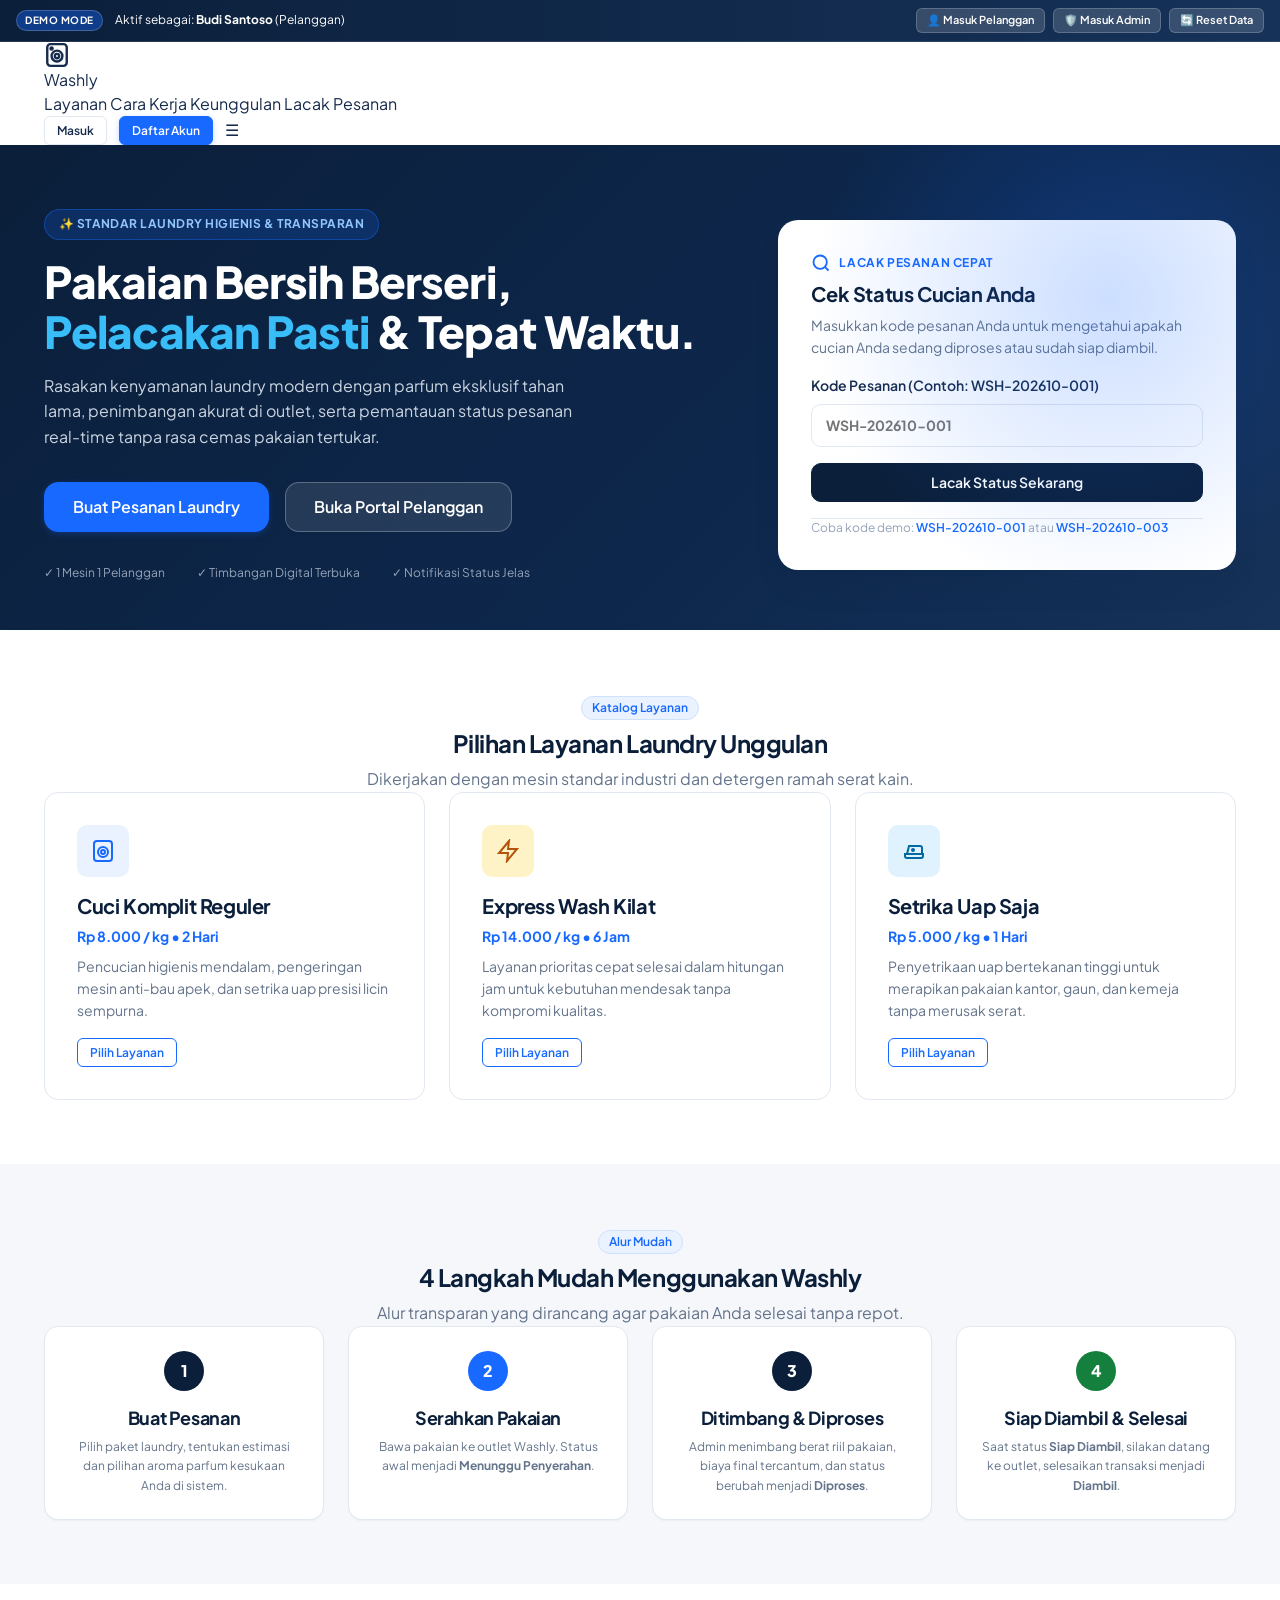
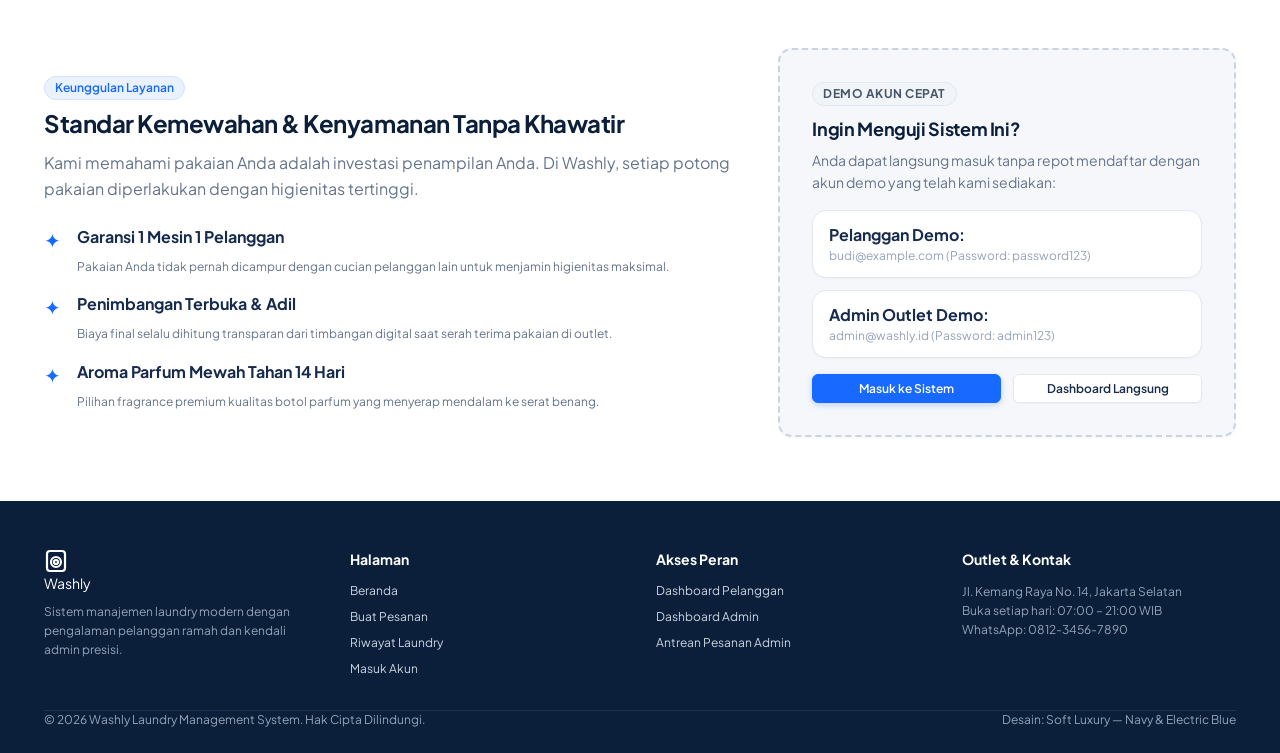
==== index.html @ fc2fd1ee "feat(auth): add landing page, registration, and role-based login with demo switcher" ====
<!DOCTYPE html>
<html lang="id">
<head>
  <meta charset="UTF-8">
  <meta name="viewport" content="width=device-width, initial-scale=1.0">
  <title>Washly — Layanan Laundry Modern, Cepat & Terpercaya</title>
  <meta name="description" content="Sistem manajemen dan layanan laundry modern dengan pelacakan status pesanan real-time, penimbangan presisi, dan parfum mewah tahan lama.">
  
  <link rel="stylesheet" href="css/reset.css">
  <link rel="stylesheet" href="css/global.css">
  <link rel="stylesheet" href="css/components.css">
  <link rel="stylesheet" href="css/responsive.css">
  <style>
    /* Hero section styles */
    .landing-hero {
      background: linear-gradient(135deg, var(--color-primary-navy) 0%, #0d274c 60%, #163259 100%);
      color: #FFFFFF;
      padding: var(--space-3xl) 0 var(--space-2xl);
      position: relative;
      overflow: hidden;
    }

    .landing-hero::before {
      content: '';
      position: absolute;
      top: -30%;
      right: -10%;
      width: 600px;
      height: 600px;
      background: radial-gradient(circle, rgba(23, 105, 255, 0.22) 0%, rgba(23, 105, 255, 0) 70%);
      border-radius: 50%;
      pointer-events: none;
    }

    .hero-grid {
      display: grid;
      grid-template-columns: 1.2fr 0.8fr;
      gap: var(--space-2xl);
      align-items: center;
    }

    .hero-badge {
      display: inline-flex;
      align-items: center;
      gap: var(--space-xs);
      background: rgba(23, 105, 255, 0.2);
      border: 1px solid rgba(23, 105, 255, 0.4);
      color: #93C5FD;
      padding: 0.35rem 0.85rem;
      border-radius: var(--radius-full);
      font-size: var(--font-size-xs);
      font-weight: 700;
      letter-spacing: 0.04em;
      margin-bottom: var(--space-md);
    }

    .hero-title {
      font-size: 2.75rem;
      color: #FFFFFF;
      line-height: 1.15;
      margin-bottom: var(--space-md);
      font-weight: 800;
    }

    .hero-title span {
      color: #38BDF8;
    }

    .hero-desc {
      color: #CBD5E1;
      font-size: var(--font-size-base);
      line-height: 1.6;
      margin-bottom: var(--space-xl);
      max-width: 540px;
    }

    .hero-tracking-card {
      background: #FFFFFF;
      color: var(--color-text-primary);
      border-radius: var(--radius-xl);
      padding: var(--space-xl);
      box-shadow: var(--shadow-xl);
      border: 1px solid rgba(255, 255, 255, 0.1);
    }

    .feature-card {
      background: #FFFFFF;
      border: 1px solid var(--color-border);
      border-radius: var(--radius-lg);
      padding: var(--space-xl);
      transition: all var(--transition-fast);
    }

    .feature-card:hover {
      border-color: var(--color-electric-blue);
      transform: translateY(-4px);
      box-shadow: var(--shadow-md);
    }

    .feature-icon-wrapper {
      width: 52px;
      height: 52px;
      border-radius: var(--radius-md);
      background-color: var(--color-electric-blue-light);
      color: var(--color-electric-blue);
      display: flex;
      align-items: center;
      justify-content: center;
      margin-bottom: var(--space-md);
    }

    .step-circle-number {
      width: 40px;
      height: 40px;
      border-radius: 50%;
      background: var(--color-primary-navy);
      color: #FFFFFF;
      font-weight: 800;
      display: flex;
      align-items: center;
      justify-content: center;
      margin-bottom: var(--space-sm);
    }

    @media (max-width: 900px) {
      .hero-grid {
        grid-template-columns: 1fr;
      }
    }
  </style>
</head>
<body>

  <!-- Navigation Bar -->
  <header class="app-header" style="position: sticky; top: 0; background: #FFFFFF; box-shadow: var(--shadow-xs);">
    <div class="container header-container">
      <a href="index.html" class="brand-logo" id="header-brand-logo">
        <svg width="26" height="26" viewBox="0 0 24 24" fill="none" stroke="currentColor" stroke-width="2.2" stroke-linecap="round" stroke-linejoin="round">
          <rect x="3" y="2" width="18" height="20" rx="3"/><circle cx="12" cy="13" r="5"/><circle cx="12" cy="13" r="2"/><circle cx="7" cy="6" r="1"/>
        </svg>
        <span>Washly</span>
      </a>

      <nav class="nav-menu" id="landing-nav-menu">
        <a href="#layanan" class="nav-link">Layanan</a>
        <a href="#cara-kerja" class="nav-link">Cara Kerja</a>
        <a href="#keunggulan" class="nav-link">Keunggulan</a>
        <a href="#lacak" class="nav-link">Lacak Pesanan</a>
      </nav>

      <div class="flex items-center gap-sm">
        <a href="login.html" class="btn btn-secondary btn-sm" id="btn-nav-login">Masuk</a>
        <a href="register.html" class="btn btn-primary btn-sm" id="btn-nav-register">Daftar Akun</a>
        <button type="button" class="mobile-nav-toggle" aria-label="Toggle navigasi">☰</button>
      </div>
    </div>
  </header>

  <!-- Hero Section -->
  <section class="landing-hero">
    <div class="container">
      <div class="hero-grid">
        <div>
          <div class="hero-badge">
            <span>✨ STANDAR LAUNDRY HIGIENIS & TRANSPARAN</span>
          </div>
          <h1 class="hero-title">
            Pakaian Bersih Berseri, <br>
            <span>Pelacakan Pasti</span> & Tepat Waktu.
          </h1>
          <p class="hero-desc">
            Rasakan kenyamanan laundry modern dengan parfum eksklusif tahan lama, penimbangan akurat di outlet, serta pemantauan status pesanan real-time tanpa rasa cemas pakaian tertukar.
          </p>
          <div class="flex items-center gap-md flex-wrap">
            <a href="customer/order.html" class="btn btn-primary btn-lg" id="btn-hero-order">
              Buat Pesanan Laundry
            </a>
            <a href="login.html" class="btn btn-secondary btn-lg" style="background: rgba(255,255,255,0.1); color:#FFFFFF; border-color: rgba(255,255,255,0.25);">
              Buka Portal Pelanggan
            </a>
          </div>

          <div class="flex items-center gap-xl mt-xl flex-wrap" style="color: #94A3B8; font-size: var(--font-size-xs);">
            <div>✓ 1 Mesin 1 Pelanggan</div>
            <div>✓ Timbangan Digital Terbuka</div>
            <div>✓ Notifikasi Status Jelas</div>
          </div>
        </div>

        <!-- Quick Tracking Box -->
        <div>
          <div class="hero-tracking-card" id="lacak">
            <div class="flex items-center gap-xs mb-xs" style="color: var(--color-electric-blue);">
              <svg width="20" height="20" viewBox="0 0 24 24" fill="none" stroke="currentColor" stroke-width="2.2"><circle cx="11" cy="11" r="8"/><line x1="21" y1="21" x2="16.65" y2="16.65"/></svg>
              <span class="text-xs font-bold" style="letter-spacing: 0.05em; text-transform: uppercase;">Lacak Pesanan Cepat</span>
            </div>
            <h3 style="margin-bottom: var(--space-xs);">Cek Status Cucian Anda</h3>
            <p class="text-sm text-secondary mb-md">
              Masukkan kode pesanan Anda untuk mengetahui apakah cucian Anda sedang diproses atau sudah siap diambil.
            </p>

            <form id="landing-tracking-form">
              <div class="form-group mb-sm">
                <label for="tracking-code-input" class="form-label">Kode Pesanan (Contoh: WSH-202610-001)</label>
                <input type="text" id="tracking-code-input" class="form-control" placeholder="WSH-202610-001" required style="font-weight:700; text-transform:uppercase;">
              </div>
              <button type="submit" class="btn btn-navy" style="width: 100%;">
                Lacak Status Sekarang
              </button>
            </form>

            <div class="mt-md pt-sm text-xs text-muted" style="border-top: 1px solid var(--color-border);">
              Coba kode demo: <a href="customer/order-detail.html?id=WSH-202610-001" style="color:var(--color-electric-blue); font-weight:600;">WSH-202610-001</a> atau <a href="customer/order-detail.html?id=WSH-202610-003" style="color:var(--color-electric-blue); font-weight:600;">WSH-202610-003</a>
            </div>
          </div>
        </div>
      </div>
    </div>
  </section>

  <!-- Layanan Section -->
  <section class="section" id="layanan" style="padding: var(--space-3xl) 0; background: #FFFFFF;">
    <div class="container">
      <div class="text-center mb-2xl">
        <span class="badge badge-service mb-xs">Katalog Layanan</span>
        <h2>Pilihan Layanan Laundry Unggulan</h2>
        <p style="max-width: 600px; margin: var(--space-xs) auto 0;">
          Dikerjakan dengan mesin standar industri dan detergen ramah serat kain.
        </p>
      </div>

      <div class="grid grid-cols-3 gap-lg" id="landing-services-grid">
        <!-- Rendered via config -->
        <div class="feature-card">
          <div class="feature-icon-wrapper">
            <svg width="24" height="24" viewBox="0 0 24 24" fill="none" stroke="currentColor" stroke-width="2"><rect x="3" y="2" width="18" height="20" rx="3"/><circle cx="12" cy="13" r="5"/><circle cx="12" cy="13" r="2"/></svg>
          </div>
          <h3>Cuci Komplit Reguler</h3>
          <div class="text-sm font-bold mt-xs mb-xs" style="color:var(--color-electric-blue);">Rp 8.000 / kg • 2 Hari</div>
          <p class="text-sm text-secondary mb-md">Pencucian higienis mendalam, pengeringan mesin anti-bau apek, dan setrika uap presisi licin sempurna.</p>
          <a href="customer/order.html" class="btn btn-outline-primary btn-sm">Pilih Layanan</a>
        </div>

        <div class="feature-card">
          <div class="feature-icon-wrapper" style="background:#FEF3C7; color:#B45309;">
            <svg width="24" height="24" viewBox="0 0 24 24" fill="none" stroke="currentColor" stroke-width="2"><polygon points="13 2 3 14 12 14 11 22 21 10 12 10 13 2"/></svg>
          </div>
          <h3>Express Wash Kilat</h3>
          <div class="text-sm font-bold mt-xs mb-xs" style="color:var(--color-electric-blue);">Rp 14.000 / kg • 6 Jam</div>
          <p class="text-sm text-secondary mb-md">Layanan prioritas cepat selesai dalam hitungan jam untuk kebutuhan mendesak tanpa kompromi kualitas.</p>
          <a href="customer/order.html" class="btn btn-outline-primary btn-sm">Pilih Layanan</a>
        </div>

        <div class="feature-card">
          <div class="feature-icon-wrapper" style="background:#E0F2FE; color:#0369A1;">
            <svg width="24" height="24" viewBox="0 0 24 24" fill="none" stroke="currentColor" stroke-width="2"><path d="M3 15h18v2a2 2 0 0 1-2 2H5a2 2 0 0 1-2-2v-2z"/><path d="M5 15l2-8h11a2 2 0 0 1 2 2v6"/><circle cx="11" cy="11" r="1"/></svg>
          </div>
          <h3>Setrika Uap Saja</h3>
          <div class="text-sm font-bold mt-xs mb-xs" style="color:var(--color-electric-blue);">Rp 5.000 / kg • 1 Hari</div>
          <p class="text-sm text-secondary mb-md">Penyetrikaan uap bertekanan tinggi untuk merapikan pakaian kantor, gaun, dan kemeja tanpa merusak serat.</p>
          <a href="customer/order.html" class="btn btn-outline-primary btn-sm">Pilih Layanan</a>
        </div>
      </div>
    </div>
  </section>

  <!-- Cara Kerja Section -->
  <section class="section" id="cara-kerja" style="padding: var(--space-3xl) 0; background: var(--color-background);">
    <div class="container">
      <div class="text-center mb-2xl">
        <span class="badge badge-service mb-xs">Alur Mudah</span>
        <h2>4 Langkah Mudah Menggunakan Washly</h2>
        <p style="max-width: 600px; margin: var(--space-xs) auto 0;">
          Alur transparan yang dirancang agar pakaian Anda selesai tanpa repot.
        </p>
      </div>

      <div class="grid grid-cols-4 gap-lg">
        <div class="card" style="padding: var(--space-lg); text-align:center;">
          <div class="step-circle-number" style="margin: 0 auto var(--space-md);">1</div>
          <h4>Buat Pesanan</h4>
          <p class="text-xs text-secondary mt-xs">Pilih paket laundry, tentukan estimasi dan pilihan aroma parfum kesukaan Anda di sistem.</p>
        </div>

        <div class="card" style="padding: var(--space-lg); text-align:center;">
          <div class="step-circle-number" style="margin: 0 auto var(--space-md); background:var(--color-electric-blue);">2</div>
          <h4>Serahkan Pakaian</h4>
          <p class="text-xs text-secondary mt-xs">Bawa pakaian ke outlet Washly. Status awal menjadi <strong>Menunggu Penyerahan</strong>.</p>
        </div>

        <div class="card" style="padding: var(--space-lg); text-align:center;">
          <div class="step-circle-number" style="margin: 0 auto var(--space-md);">3</div>
          <h4>Ditimbang & Diproses</h4>
          <p class="text-xs text-secondary mt-xs">Admin menimbang berat riil pakaian, biaya final tercantum, dan status berubah menjadi <strong>Diproses</strong>.</p>
        </div>

        <div class="card" style="padding: var(--space-lg); text-align:center;">
          <div class="step-circle-number" style="margin: 0 auto var(--space-md); background:var(--color-success);">4</div>
          <h4>Siap Diambil & Selesai</h4>
          <p class="text-xs text-secondary mt-xs">Saat status <strong>Siap Diambil</strong>, silakan datang ke outlet, selesaikan transaksi menjadi <strong>Diambil</strong>.</p>
        </div>
      </div>
    </div>
  </section>

  <!-- Keunggulan Section -->
  <section class="section" id="keunggulan" style="padding: var(--space-3xl) 0; background: #FFFFFF;">
    <div class="container">
      <div class="hero-grid">
        <div>
          <span class="badge badge-service mb-xs">Keunggulan Layanan</span>
          <h2>Standar Kemewahan & Kenyamanan Tanpa Khawatir</h2>
          <p class="text-secondary mt-sm mb-lg">
            Kami memahami pakaian Anda adalah investasi penampilan Anda. Di Washly, setiap potong pakaian diperlakukan dengan higienitas tertinggi.
          </p>

          <div class="flex flex-col gap-md">
            <div class="flex gap-md items-start">
              <div style="color:var(--color-electric-blue); font-size:1.25rem;">✦</div>
              <div>
                <strong>Garansi 1 Mesin 1 Pelanggan</strong>
                <p class="text-xs text-secondary mt-xs">Pakaian Anda tidak pernah dicampur dengan cucian pelanggan lain untuk menjamin higienitas maksimal.</p>
              </div>
            </div>

            <div class="flex gap-md items-start">
              <div style="color:var(--color-electric-blue); font-size:1.25rem;">✦</div>
              <div>
                <strong>Penimbangan Terbuka & Adil</strong>
                <p class="text-xs text-secondary mt-xs">Biaya final selalu dihitung transparan dari timbangan digital saat serah terima pakaian di outlet.</p>
              </div>
            </div>

            <div class="flex gap-md items-start">
              <div style="color:var(--color-electric-blue); font-size:1.25rem;">✦</div>
              <div>
                <strong>Aroma Parfum Mewah Tahan 14 Hari</strong>
                <p class="text-xs text-secondary mt-xs">Pilihan fragrance premium kualitas botol parfum yang menyerap mendalam ke serat benang.</p>
              </div>
            </div>
          </div>
        </div>

        <div>
          <div class="card" style="padding: var(--space-xl); background: var(--color-background); border: 2px dashed #CBD5E1;">
            <div class="flex items-center gap-xs mb-sm">
              <span class="badge badge-role">Demo Akun Cepat</span>
            </div>
            <h4>Ingin Menguji Sistem Ini?</h4>
            <p class="text-sm text-secondary mt-xs mb-md">
              Anda dapat langsung masuk tanpa repot mendaftar dengan akun demo yang telah kami sediakan:
            </p>
            <div class="flex flex-col gap-sm">
              <div class="p-sm card" style="padding: var(--space-sm) var(--space-md);">
                <strong>Pelanggan Demo:</strong>
                <div class="text-xs text-muted">budi@example.com (Password: password123)</div>
              </div>
              <div class="p-sm card" style="padding: var(--space-sm) var(--space-md);">
                <strong>Admin Outlet Demo:</strong>
                <div class="text-xs text-muted">admin@washly.id (Password: admin123)</div>
              </div>
            </div>
            <div class="flex gap-sm mt-md">
              <a href="login.html" class="btn btn-primary btn-sm" style="flex:1;">Masuk ke Sistem</a>
              <a href="customer/dashboard.html" class="btn btn-secondary btn-sm" style="flex:1;">Dashboard Langsung</a>
            </div>
          </div>
        </div>
      </div>
    </div>
  </section>

  <!-- Footer -->
  <footer style="background-color: var(--color-primary-navy); color: #94A3B8; padding: var(--space-2xl) 0 var(--space-lg); font-size: var(--font-size-sm); margin-top: auto;">
    <div class="container">
      <div class="grid grid-cols-4 gap-xl mb-xl">
        <div>
          <a href="index.html" class="brand-logo" style="color:#FFFFFF; margin-bottom: var(--space-sm);">
            <svg width="24" height="24" viewBox="0 0 24 24" fill="none" stroke="currentColor" stroke-width="2.2"><rect x="3" y="2" width="18" height="20" rx="3"/><circle cx="12" cy="13" r="5"/><circle cx="12" cy="13" r="2"/></svg>
            <span>Washly</span>
          </a>
          <p class="text-xs text-muted mt-xs">
            Sistem manajemen laundry modern dengan pengalaman pelanggan ramah dan kendali admin presisi.
          </p>
        </div>

        <div>
          <strong style="color:#FFFFFF; display:block; margin-bottom:var(--space-sm);">Halaman</strong>
          <ul class="flex flex-col gap-xs text-xs">
            <li><a href="index.html" style="color:#CBD5E1;">Beranda</a></li>
            <li><a href="customer/order.html" style="color:#CBD5E1;">Buat Pesanan</a></li>
            <li><a href="customer/history.html" style="color:#CBD5E1;">Riwayat Laundry</a></li>
            <li><a href="login.html" style="color:#CBD5E1;">Masuk Akun</a></li>
          </ul>
        </div>

        <div>
          <strong style="color:#FFFFFF; display:block; margin-bottom:var(--space-sm);">Akses Peran</strong>
          <ul class="flex flex-col gap-xs text-xs">
            <li><a href="customer/dashboard.html" style="color:#CBD5E1;">Dashboard Pelanggan</a></li>
            <li><a href="admin/dashboard.html" style="color:#CBD5E1;">Dashboard Admin</a></li>
            <li><a href="admin/orders.html" style="color:#CBD5E1;">Antrean Pesanan Admin</a></li>
          </ul>
        </div>

        <div>
          <strong style="color:#FFFFFF; display:block; margin-bottom:var(--space-sm);">Outlet & Kontak</strong>
          <p class="text-xs text-muted">
            Jl. Kemang Raya No. 14, Jakarta Selatan<br>
            Buka setiap hari: 07:00 – 21:00 WIB<br>
            WhatsApp: 0812-3456-7890
          </p>
        </div>
      </div>

      <div class="pt-md flex items-center justify-between flex-wrap gap-sm text-xs" style="border-top: 1px solid rgba(255,255,255,0.08);">
        <div>&copy; 2026 Washly Laundry Management System. Hak Cipta Dilindungi.</div>
        <div>Desain: Soft Luxury — Navy & Electric Blue</div>
      </div>
    </div>
  </footer>

  <!-- Scripts -->
  <script src="js/config.js"></script>
  <script src="js/mock-data.js"></script>
  <script src="js/validators.js"></script>
  <script src="js/api.js"></script>
  <script src="js/app.js"></script>
  <script src="js/navigation.js"></script>

  <script>
    // Quick tracking form on landing page
    document.getElementById('landing-tracking-form')?.addEventListener('submit', (e) => {
      e.preventDefault();
      const code = document.getElementById('tracking-code-input').value.trim().toUpperCase();
      if (code) {
        window.location.href = `customer/order-detail.html?id=${encodeURIComponent(code)}`;
      }
    });
  </script>
</body>
</html>
---- css/global.css ----
/* ==========================================================================
   Washly - Global Tokens & Layout
   Theme: SOFT LUXURY — NAVY & ELECTRIC BLUE
   ========================================================================== */

@import url('https://fonts.googleapis.com/css2?family=Plus+Jakarta+Sans:wght@300;400;500;600;700;800&display=swap');

:root {
  /* Brand Palette */
  --color-primary-navy: #0B1F3A;
  --color-navy-dark: #071324;
  --color-navy-light: #163259;
  --color-navy-surface: #0f2544;

  --color-electric-blue: #1769FF;
  --color-electric-blue-hover: #0F58DE;
  --color-electric-blue-light: #EBF2FF;
  --color-electric-blue-subtle: #F0F5FF;

  /* Neutrals & Surfaces */
  --color-background: #F5F7FB;
  --color-surface: #FFFFFF;
  --color-surface-hover: #F8FAFC;
  --color-surface-elevated: #FFFFFF;

  /* Typography Colors */
  --color-text-primary: #172B4D;
  --color-text-secondary: #64748B;
  --color-text-muted: #94A3B8;
  --color-text-inverse: #FFFFFF;
  --color-text-link: #1769FF;

  /* Borders & Dividers */
  --color-border: #E2E8F0;
  --color-border-light: #F1F5F9;
  --color-border-focus: #1769FF;

  /* Status Colors */
  --color-success: #15803D;
  --color-success-bg: #DCFCE7;
  --color-success-border: #86EFAC;

  --color-warning: #B45309;
  --color-warning-bg: #FEF3C7;
  --color-warning-border: #FCD34D;

  --color-error: #B91C1C;
  --color-error-bg: #FEE2E2;
  --color-error-border: #FCA5A5;

  --color-info: #0284C7;
  --color-info-bg: #E0F2FE;
  --color-info-border: #7DD3FC;

  /* Spacing Scale (8pt system) */
  --space-2xs: 0.25rem;  /* 4px */
  --space-xs: 0.5rem;    /* 8px */
  --space-sm: 0.75rem;   /* 12px */
  --space-md: 1rem;      /* 16px */
  --space-lg: 1.5rem;    /* 24px */
  --space-xl: 2rem;      /* 32px */
  --space-2xl: 3rem;     /* 48px */
  --space-3xl: 4rem;     /* 64px */

  /* Typography Scale */
  --font-family-base: 'Plus Jakarta Sans', -apple-system, BlinkMacSystemFont, 'Segoe UI', Roboto, sans-serif;
  --font-size-xs: 0.75rem;    /* 12px */
  --font-size-sm: 0.875rem;   /* 14px */
  --font-size-base: 1rem;     /* 16px */
  --font-size-lg: 1.125rem;   /* 18px */
  --font-size-xl: 1.25rem;    /* 20px */
  --font-size-2xl: 1.5rem;    /* 24px */
  --font-size-3xl: 1.875rem;  /* 30px */
  --font-size-4xl: 2.25rem;   /* 36px */

  /* Border Radii */
  --radius-xs: 4px;
  --radius-sm: 6px;
  --radius-md: 10px;
  --radius-lg: 14px;
  --radius-xl: 20px;
  --radius-full: 9999px;

  /* Subtle Soft Luxury Shadows */
  --shadow-xs: 0 1px 2px rgba(11, 31, 58, 0.04);
  --shadow-sm: 0 2px 4px rgba(11, 31, 58, 0.05);
  --shadow-md: 0 4px 12px rgba(11, 31, 58, 0.06), 0 1px 3px rgba(11, 31, 58, 0.04);
  --shadow-lg: 0 10px 25px -5px rgba(11, 31, 58, 0.08), 0 8px 10px -6px rgba(11, 31, 58, 0.04);
  --shadow-xl: 0 20px 35px -10px rgba(11, 31, 58, 0.12);

  /* Transitions */
  --transition-fast: 150ms ease;
  --transition-normal: 250ms ease;
  --transition-slow: 350ms ease;
}

body {
  background-color: var(--color-background);
  color: var(--color-text-primary);
  font-family: var(--font-family-base);
  font-size: var(--font-size-base);
  min-height: 100vh;
  display: flex;
  flex-direction: column;
}

/* Base typography helpers */
h1, h2, h3, h4, h5, h6 {
  color: var(--color-primary-navy);
  font-weight: 700;
  line-height: 1.25;
  letter-spacing: -0.02em;
}

h1 { font-size: var(--font-size-3xl); }
h2 { font-size: var(--font-size-2xl); }
h3 { font-size: var(--font-size-xl); }
h4 { font-size: var(--font-size-lg); }
p { color: var(--color-text-secondary); line-height: 1.6; }

/* Layout Containers */
.container {
  width: 100%;
  max-width: 1240px;
  margin-inline: auto;
  padding-inline: var(--space-lg);
}

.container-narrow {
  width: 100%;
  max-width: 900px;
  margin-inline: auto;
  padding-inline: var(--space-lg);
}

.container-full {
  width: 100%;
  padding-inline: var(--space-lg);
}

/* Flex utilities */
.flex { display: flex; }
.flex-col { display: flex; flex-direction: column; }
.flex-wrap { flex-wrap: wrap; }
.items-center { align-items: center; }
.items-start { align-items: flex-start; }
.justify-between { justify-content: space-between; }
.justify-center { justify-content: center; }
.justify-end { justify-content: flex-end; }
.gap-xs { gap: var(--space-xs); }
.gap-sm { gap: var(--space-sm); }
.gap-md { gap: var(--space-md); }
.gap-lg { gap: var(--space-lg); }
.gap-xl { gap: var(--space-xl); }

/* Grid utilities */
.grid { display: grid; }
.grid-cols-2 { grid-template-columns: repeat(2, minmax(0, 1fr)); }
.grid-cols-3 { grid-template-columns: repeat(3, minmax(0, 1fr)); }
.grid-cols-4 { grid-template-columns: repeat(4, minmax(0, 1fr)); }

/* Spacing helpers */
.mt-xs { margin-top: var(--space-xs); }
.mt-sm { margin-top: var(--space-sm); }
.mt-md { margin-top: var(--space-md); }
.mt-lg { margin-top: var(--space-lg); }
.mt-xl { margin-top: var(--space-xl); }
.mb-xs { margin-bottom: var(--space-xs); }
.mb-sm { margin-bottom: var(--space-sm); }
.mb-md { margin-bottom: var(--space-md); }
.mb-lg { margin-bottom: var(--space-lg); }
.mb-xl { margin-bottom: var(--space-xl); }

/* Text helpers */
.text-center { text-align: center; }
.text-right { text-align: right; }
.text-sm { font-size: var(--font-size-sm); }
.text-xs { font-size: var(--font-size-xs); }
.text-muted { color: var(--color-text-muted); }
.text-secondary { color: var(--color-text-secondary); }
.font-medium { font-weight: 500; }
.font-semibold { font-weight: 600; }
.font-bold { font-weight: 700; }

/* Accessibility helper */
.sr-only {
  position: absolute;
  width: 1px;
  height: 1px;
  padding: 0;
  margin: -1px;
  overflow: hidden;
  clip: rect(0, 0, 0, 0);
  white-space: nowrap;
  border-width: 0;
}
---- css/components.css ----
/* ==========================================================================
   Washly - Reusable Components
   Buttons, Form Inputs, Cards, Tables, Badges, Steppers, Modals, Toasts
   ========================================================================== */

/* --------------------------------------------------------------------------
   Buttons
   -------------------------------------------------------------------------- */
.btn {
  display: inline-flex;
  align-items: center;
  justify-content: center;
  gap: var(--space-xs);
  padding: 0.625rem 1.25rem;
  font-size: var(--font-size-sm);
  font-weight: 600;
  border-radius: var(--radius-md);
  border: 1px solid transparent;
  transition: all var(--transition-fast);
  text-decoration: none;
  white-space: nowrap;
  line-height: 1.25;
}

.btn:disabled {
  opacity: 0.55;
  cursor: not-allowed;
  pointer-events: none;
}

.btn-primary {
  background-color: var(--color-electric-blue);
  color: #FFFFFF;
  border-color: var(--color-electric-blue);
  box-shadow: 0 2px 6px rgba(23, 105, 255, 0.25);
}

.btn-primary:hover {
  background-color: var(--color-electric-blue-hover);
  border-color: var(--color-electric-blue-hover);
  box-shadow: 0 4px 12px rgba(23, 105, 255, 0.35);
  transform: translateY(-1px);
}

.btn-navy {
  background-color: var(--color-primary-navy);
  color: #FFFFFF;
  border-color: var(--color-primary-navy);
}

.btn-navy:hover {
  background-color: var(--color-navy-light);
  border-color: var(--color-navy-light);
  transform: translateY(-1px);
}

.btn-secondary {
  background-color: #FFFFFF;
  color: var(--color-text-primary);
  border-color: var(--color-border);
  box-shadow: var(--shadow-xs);
}

.btn-secondary:hover {
  background-color: var(--color-surface-hover);
  border-color: #CBD5E1;
}

.btn-outline-primary {
  background-color: transparent;
  color: var(--color-electric-blue);
  border-color: var(--color-electric-blue);
}

.btn-outline-primary:hover {
  background-color: var(--color-electric-blue-light);
}

.btn-danger {
  background-color: var(--color-error);
  color: #FFFFFF;
  border-color: var(--color-error);
}

.btn-danger:hover {
  background-color: #991B1B;
}

.btn-sm {
  padding: 0.375rem 0.75rem;
  font-size: var(--font-size-xs);
  border-radius: var(--radius-sm);
}

.btn-lg {
  padding: 0.875rem 1.75rem;
  font-size: var(--font-size-base);
  border-radius: var(--radius-lg);
}

.btn-icon {
  padding: 0.5rem;
  border-radius: var(--radius-md);
}

/* --------------------------------------------------------------------------
   Cards
   -------------------------------------------------------------------------- */
.card {
  background-color: var(--color-surface);
  border: 1px solid var(--color-border);
  border-radius: var(--radius-lg);
  box-shadow: var(--shadow-xs);
  overflow: hidden;
  transition: box-shadow var(--transition-fast), border-color var(--transition-fast);
}

.card-hover:hover {
  border-color: #CBD5E1;
  box-shadow: var(--shadow-md);
  transform: translateY(-2px);
}

.card-header {
  padding: var(--space-lg);
  border-bottom: 1px solid var(--color-border);
  display: flex;
  align-items: center;
  justify-content: space-between;
}

.card-title {
  font-size: var(--font-size-lg);
  font-weight: 700;
  color: var(--color-primary-navy);
  margin: 0;
}

.card-subtitle {
  font-size: var(--font-size-sm);
  color: var(--color-text-secondary);
  margin-top: var(--space-2xs);
}

.card-body {
  padding: var(--space-lg);
}

.card-footer {
  padding: var(--space-md) var(--space-lg);
  background-color: var(--color-surface-hover);
  border-top: 1px solid var(--color-border);
}

/* --------------------------------------------------------------------------
   Form Controls
   -------------------------------------------------------------------------- */
.form-group {
  margin-bottom: var(--space-md);
  display: flex;
  flex-direction: column;
}

.form-label {
  display: block;
  font-size: var(--font-size-sm);
  font-weight: 600;
  color: var(--color-text-primary);
  margin-bottom: var(--space-xs);
}

.form-label .required {
  color: var(--color-error);
  margin-left: 2px;
}

.form-control,
.form-select,
.form-textarea {
  width: 100%;
  padding: 0.625rem 0.875rem;
  font-size: var(--font-size-sm);
  color: var(--color-text-primary);
  background-color: #FFFFFF;
  border: 1px solid var(--color-border);
  border-radius: var(--radius-md);
  transition: border-color var(--transition-fast), box-shadow var(--transition-fast);
}

.form-control:focus,
.form-select:focus,
.form-textarea:focus {
  border-color: var(--color-border-focus);
  box-shadow: 0 0 0 3px rgba(23, 105, 255, 0.15);
  outline: none;
}

.form-control.is-invalid,
.form-select.is-invalid,
.form-textarea.is-invalid {
  border-color: var(--color-error);
  background-color: #FFFDFD;
}

.form-control.is-invalid:focus {
  box-shadow: 0 0 0 3px rgba(185, 28, 28, 0.15);
}

.form-hint {
  font-size: var(--font-size-xs);
  color: var(--color-text-secondary);
  margin-top: var(--space-2xs);
}

.form-error {
  font-size: var(--font-size-xs);
  color: var(--color-error);
  margin-top: var(--space-2xs);
  display: none;
}

.form-error.visible {
  display: block;
}

.input-password-wrapper {
  position: relative;
  display: flex;
  align-items: center;
}

.input-password-wrapper .form-control {
  padding-right: 2.75rem;
}

.btn-toggle-password {
  position: absolute;
  right: 0.5rem;
  background: transparent;
  border: none;
  color: var(--color-text-secondary);
  padding: 0.375rem;
  border-radius: var(--radius-sm);
  display: flex;
  align-items: center;
  justify-content: center;
}

.btn-toggle-password:hover {
  color: var(--color-text-primary);
}

/* --------------------------------------------------------------------------
   Badges (Status & Service)
   -------------------------------------------------------------------------- */
.badge {
  display: inline-flex;
  align-items: center;
  gap: 0.375rem;
  padding: 0.25rem 0.625rem;
  font-size: var(--font-size-xs);
  font-weight: 600;
  border-radius: var(--radius-full);
  line-height: 1.2;
  white-space: nowrap;
}

.badge-dot {
  width: 6px;
  height: 6px;
  border-radius: 50%;
  background-color: currentColor;
}

/* Strict business flow status badges */
.badge-status-menunggu {
  background-color: #FEF3C7;
  color: #B45309;
  border: 1px solid #FCD34D;
}

.badge-status-diproses {
  background-color: #E0F2FE;
  color: #0369A1;
  border: 1px solid #BAE6FD;
}

.badge-status-siap {
  background-color: #EDE9FE;
  color: #6D28D9;
  border: 1px solid #DDD6FE;
}

.badge-status-diambil {
  background-color: #DCFCE7;
  color: #15803D;
  border: 1px solid #86EFAC;
}

.badge-service {
  background-color: var(--color-electric-blue-light);
  color: var(--color-electric-blue);
  border: 1px solid #D0E1FD;
}

.badge-role {
  background-color: #F1F5F9;
  color: #475569;
  border: 1px solid #E2E8F0;
  font-weight: 700;
  text-transform: uppercase;
  letter-spacing: 0.04em;
}

/* --------------------------------------------------------------------------
   Tables
   -------------------------------------------------------------------------- */
.table-container {
  width: 100%;
  overflow-x: auto;
  border: 1px solid var(--color-border);
  border-radius: var(--radius-lg);
  background-color: #FFFFFF;
}

.data-table {
  width: 100%;
  border-collapse: separate;
  border-spacing: 0;
  font-size: var(--font-size-sm);
}

.data-table th {
  background-color: #F8FAFC;
  color: var(--color-text-secondary);
  font-weight: 600;
  text-align: left;
  padding: 0.875rem 1rem;
  border-bottom: 1px solid var(--color-border);
  white-space: nowrap;
}

.data-table td {
  padding: 1rem;
  border-bottom: 1px solid var(--color-border);
  color: var(--color-text-primary);
  vertical-align: middle;
}

.data-table tbody tr:last-child td {
  border-bottom: none;
}

.data-table tbody tr:hover {
  background-color: #F9FAFB;
}

/* --------------------------------------------------------------------------
   Status Stepper / Progress Tracking
   -------------------------------------------------------------------------- */
.stepper {
  display: flex;
  align-items: flex-start;
  justify-content: space-between;
  position: relative;
  width: 100%;
  padding: var(--space-md) 0;
}

.step-item {
  flex: 1;
  display: flex;
  flex-direction: column;
  align-items: center;
  text-align: center;
  position: relative;
  z-index: 1;
}

.step-item:not(:last-child)::after {
  content: '';
  position: absolute;
  top: 18px;
  left: 50%;
  width: 100%;
  height: 3px;
  background-color: var(--color-border);
  z-index: -1;
  transition: background-color var(--transition-normal);
}

.step-item.completed:not(:last-child)::after {
  background-color: var(--color-electric-blue);
}

.step-item.active:not(:last-child)::after {
  background-color: var(--color-border);
}

.step-circle {
  width: 36px;
  height: 36px;
  border-radius: 50%;
  background-color: #FFFFFF;
  border: 2px solid var(--color-border);
  color: var(--color-text-muted);
  display: flex;
  align-items: center;
  justify-content: center;
  font-weight: 700;
  font-size: var(--font-size-xs);
  transition: all var(--transition-fast);
  margin-bottom: var(--space-xs);
}

.step-item.active .step-circle {
  background-color: var(--color-electric-blue);
  border-color: var(--color-electric-blue);
  color: #FFFFFF;
  box-shadow: 0 0 0 4px rgba(23, 105, 255, 0.2);
}

.step-item.completed .step-circle {
  background-color: var(--color-primary-navy);
  border-color: var(--color-primary-navy);
  color: #FFFFFF;
}

.step-title {
  font-size: var(--font-size-xs);
  font-weight: 600;
  color: var(--color-text-secondary);
}

.step-item.active .step-title {
  color: var(--color-electric-blue);
  font-weight: 700;
}

.step-item.completed .step-title {
  color: var(--color-primary-navy);
}

.step-time {
  font-size: 11px;
  color: var(--color-text-muted);
  margin-top: 2px;
}

/* Vertical Timeline variant */
.timeline {
  display: flex;
  flex-direction: column;
  position: relative;
  padding-left: var(--space-xl);
}

.timeline::before {
  content: '';
  position: absolute;
  top: 8px;
  bottom: 8px;
  left: 11px;
  width: 2px;
  background-color: var(--color-border);
}

.timeline-item {
  position: relative;
  padding-bottom: var(--space-lg);
}

.timeline-item:last-child {
  padding-bottom: 0;
}

.timeline-node {
  position: absolute;
  left: -24px;
  top: 4px;
  width: 14px;
  height: 14px;
  border-radius: 50%;
  background-color: #FFFFFF;
  border: 3px solid var(--color-border);
}

.timeline-item.active .timeline-node {
  border-color: var(--color-electric-blue);
  background-color: var(--color-electric-blue);
  box-shadow: 0 0 0 4px rgba(23, 105, 255, 0.2);
}

.timeline-item.completed .timeline-node {
  border-color: var(--color-primary-navy);
  background-color: var(--color-primary-navy);
}

/* --------------------------------------------------------------------------
   Demo Banner & Alert Pill
   -------------------------------------------------------------------------- */
.demo-banner {
  background: linear-gradient(90deg, #0B1F3A 0%, #163259 100%);
  color: #FFFFFF;
  padding: 0.5rem var(--space-md);
  font-size: var(--font-size-xs);
  display: flex;
  align-items: center;
  justify-content: space-between;
  border-bottom: 1px solid rgba(255, 255, 255, 0.1);
  position: sticky;
  top: 0;
  z-index: 1000;
}

.demo-banner-content {
  display: flex;
  align-items: center;
  gap: var(--space-sm);
  flex-wrap: wrap;
}

.demo-chip {
  background-color: rgba(23, 105, 255, 0.4);
  border: 1px solid rgba(255, 255, 255, 0.2);
  padding: 2px 8px;
  border-radius: var(--radius-full);
  font-weight: 700;
  letter-spacing: 0.05em;
  text-transform: uppercase;
  font-size: 10px;
}

.demo-actions {
  display: flex;
  align-items: center;
  gap: var(--space-xs);
}

.demo-btn {
  background-color: rgba(255, 255, 255, 0.15);
  color: #FFFFFF;
  border: 1px solid rgba(255, 255, 255, 0.2);
  padding: 3px 10px;
  border-radius: var(--radius-sm);
  font-size: 11px;
  font-weight: 600;
  transition: all var(--transition-fast);
}

.demo-btn:hover {
  background-color: rgba(255, 255, 255, 0.25);
}

/* --------------------------------------------------------------------------
   Modals
   -------------------------------------------------------------------------- */
.modal-backdrop {
  position: fixed;
  inset: 0;
  background-color: rgba(7, 19, 36, 0.6);
  backdrop-filter: blur(2px);
  display: flex;
  align-items: center;
  justify-content: center;
  z-index: 1050;
  opacity: 0;
  visibility: hidden;
  transition: opacity var(--transition-normal), visibility var(--transition-normal);
  padding: var(--space-md);
}

.modal-backdrop.is-open {
  opacity: 1;
  visibility: visible;
}

.modal-dialog {
  background-color: #FFFFFF;
  border-radius: var(--radius-lg);
  box-shadow: var(--shadow-xl);
  width: 100%;
  max-width: 520px;
  overflow: hidden;
  transform: translateY(16px);
  transition: transform var(--transition-normal);
}

.modal-backdrop.is-open .modal-dialog {
  transform: translateY(0);
}

.modal-header {
  padding: var(--space-lg);
  border-bottom: 1px solid var(--color-border);
  display: flex;
  align-items: center;
  justify-content: space-between;
}

.modal-title {
  font-size: var(--font-size-lg);
  font-weight: 700;
  color: var(--color-primary-navy);
}

.modal-close {
  background: transparent;
  border: none;
  color: var(--color-text-secondary);
  padding: 4px;
  border-radius: var(--radius-sm);
  display: flex;
}

.modal-close:hover {
  color: var(--color-text-primary);
  background-color: var(--color-surface-hover);
}

.modal-body {
  padding: var(--space-lg);
  max-height: calc(85vh - 130px);
  overflow-y: auto;
}

.modal-footer {
  padding: var(--space-md) var(--space-lg);
  background-color: var(--color-surface-hover);
  border-top: 1px solid var(--color-border);
  display: flex;
  align-items: center;
  justify-content: flex-end;
  gap: var(--space-sm);
}

/* --------------------------------------------------------------------------
   Toasts (Inline feedback notification)
   -------------------------------------------------------------------------- */
.toast-container {
  position: fixed;
  bottom: var(--space-xl);
  right: var(--space-xl);
  z-index: 1100;
  display: flex;
  flex-direction: column;
  gap: var(--space-xs);
  pointer-events: none;
}

.toast {
  pointer-events: auto;
  min-width: 300px;
  max-width: 440px;
  background-color: #FFFFFF;
  color: var(--color-text-primary);
  border-radius: var(--radius-md);
  padding: var(--space-sm) var(--space-md);
  box-shadow: var(--shadow-lg);
  border-left: 4px solid var(--color-electric-blue);
  display: flex;
  align-items: center;
  justify-content: space-between;
  gap: var(--space-sm);
  font-size: var(--font-size-sm);
  animation: slideInToast 250ms ease forwards;
}

.toast-success {
  border-left-color: var(--color-success);
}

.toast-error {
  border-left-color: var(--color-error);
}

.toast-warning {
  border-left-color: var(--color-warning);
}

@keyframes slideInToast {
  from {
    transform: translateX(100%);
    opacity: 0;
  }
  to {
    transform: translateX(0);
    opacity: 1;
  }
}

/* --------------------------------------------------------------------------
   Empty State
   -------------------------------------------------------------------------- */
.empty-state {
  padding: var(--space-2xl) var(--space-lg);
  text-align: center;
  display: flex;
  flex-direction: column;
  align-items: center;
  justify-content: center;
}

.empty-state-icon {
  width: 64px;
  height: 64px;
  border-radius: 50%;
  background-color: var(--color-electric-blue-light);
  color: var(--color-electric-blue);
  display: flex;
  align-items: center;
  justify-content: center;
  margin-bottom: var(--space-md);
}

.empty-state-title {
  font-size: var(--font-size-lg);
  font-weight: 700;
  color: var(--color-primary-navy);
  margin-bottom: var(--space-xs);
}

.empty-state-text {
  font-size: var(--font-size-sm);
  color: var(--color-text-secondary);
  max-width: 400px;
  margin-bottom: var(--space-md);
}
---- css/responsive.css ----
/* ==========================================================================
   Washly - Responsive Breakpoints & Mobile Optimization
   ========================================================================== */

/* --------------------------------------------------------------------------
   Laptops & Tablets Landscape (<= 1024px)
   -------------------------------------------------------------------------- */
@media (max-width: 1024px) {
  .admin-metrics-grid {
    grid-template-columns: repeat(2, 1fr);
  }

  .order-layout,
  .admin-processing-layout {
    grid-template-columns: 1fr;
  }

  .order-summary-card {
    position: static;
  }

  .stats-grid {
    grid-template-columns: repeat(2, 1fr);
  }
}

/* --------------------------------------------------------------------------
   Tablets Portrait & Mobile (< 768px)
   -------------------------------------------------------------------------- */
@media (max-width: 768px) {
  :root {
    --space-lg: 1rem;
    --space-xl: 1.5rem;
    --font-size-3xl: 1.5rem;
    --font-size-4xl: 1.875rem;
  }

  /* Customer Navigation Mobile */
  .mobile-nav-toggle {
    display: flex;
    align-items: center;
    justify-content: center;
    font-size: 1.5rem;
  }

  .nav-menu {
    display: none;
    position: absolute;
    top: 70px;
    left: 0;
    right: 0;
    background-color: #FFFFFF;
    flex-direction: column;
    padding: var(--space-md);
    border-bottom: 1px solid var(--color-border);
    box-shadow: var(--shadow-lg);
    gap: var(--space-xs);
  }

  .nav-menu.is-open {
    display: flex;
  }

  .nav-link {
    width: 100%;
    padding: 0.75rem 1rem;
  }

  /* Admin Sidebar Mobile Drawer */
  .admin-layout {
    position: relative;
  }

  .admin-sidebar {
    position: fixed;
    top: 37px;
    bottom: 0;
    left: 0;
    width: 280px;
    transform: translateX(-100%);
    box-shadow: var(--shadow-xl);
  }

  .admin-sidebar.is-open {
    transform: translateX(0);
  }

  .admin-topbar {
    padding: 0 var(--space-md);
  }

  .admin-content {
    padding: var(--space-md);
  }

  .admin-mobile-toggle {
    display: flex !important;
  }

  /* Stepper mobile adaptability */
  .stepper {
    flex-direction: column;
    gap: var(--space-md);
    align-items: flex-start;
  }

  .step-item {
    flex-direction: row;
    gap: var(--space-md);
    text-align: left;
    width: 100%;
  }

  .step-item:not(:last-child)::after {
    display: none;
  }

  /* Stats cards */
  .stats-grid,
  .admin-metrics-grid {
    grid-template-columns: 1fr;
  }

  .welcome-hero {
    flex-direction: column;
    align-items: flex-start;
    gap: var(--space-md);
  }

  /* Demo banner mobile wrapping */
  .demo-banner {
    flex-direction: column;
    align-items: flex-start;
    gap: 6px;
    font-size: 11px;
  }

  .app-header {
    top: 60px; /* adjusted for taller wrapped banner */
  }

  .admin-topbar {
    top: 60px;
  }

  .admin-sidebar {
    top: 60px;
  }

  /* Data Table Card Fallback on tiny screens */
  .table-responsive-card td {
    display: block;
    text-align: right;
    padding-left: 50%;
    position: relative;
  }
}

/* --------------------------------------------------------------------------
   Small Mobile Devices (< 480px)
   -------------------------------------------------------------------------- */
@media (max-width: 480px) {
  .service-selection-grid {
    grid-template-columns: 1fr;
  }

  .card-header {
    flex-direction: column;
    align-items: flex-start;
    gap: var(--space-xs);
  }

  .btn {
    width: 100%;
  }

  .btn-sm,
  .btn-icon {
    width: auto;
  }

  .toast {
    min-width: 90vw;
  }
}
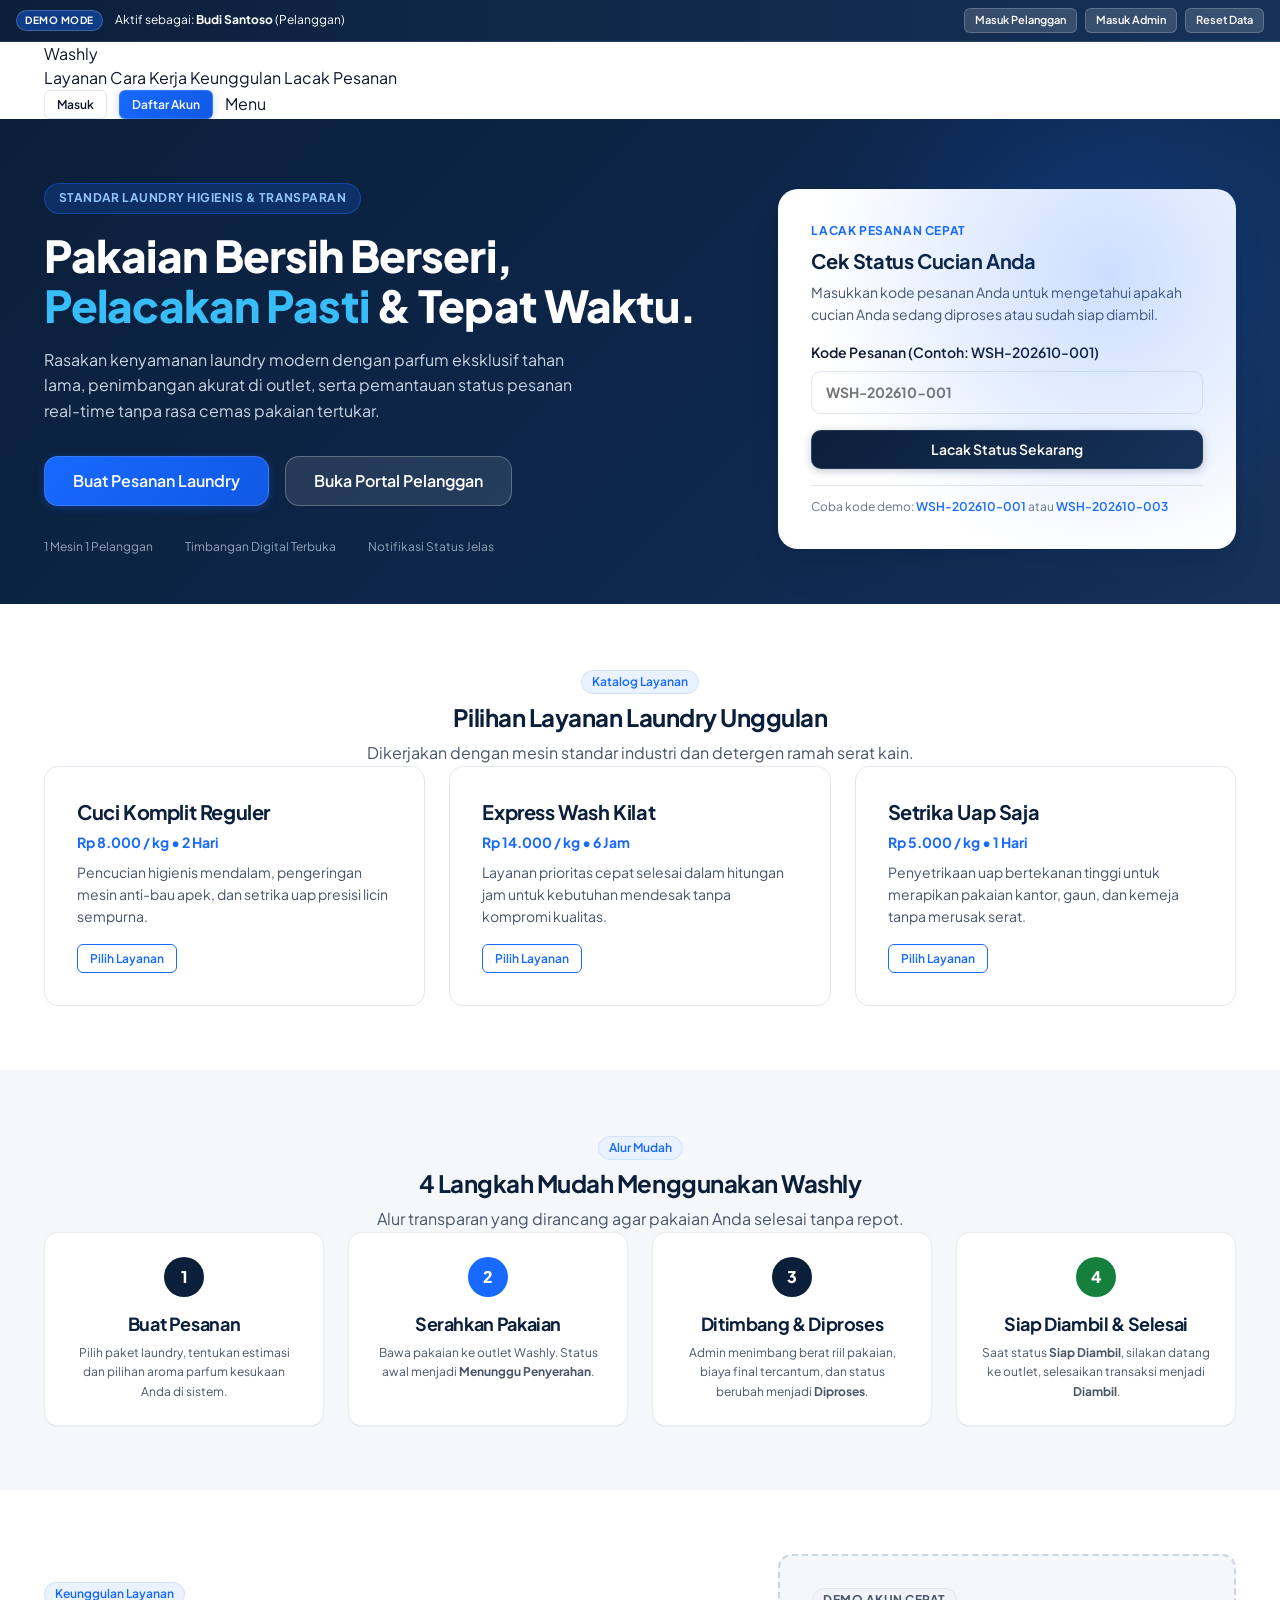
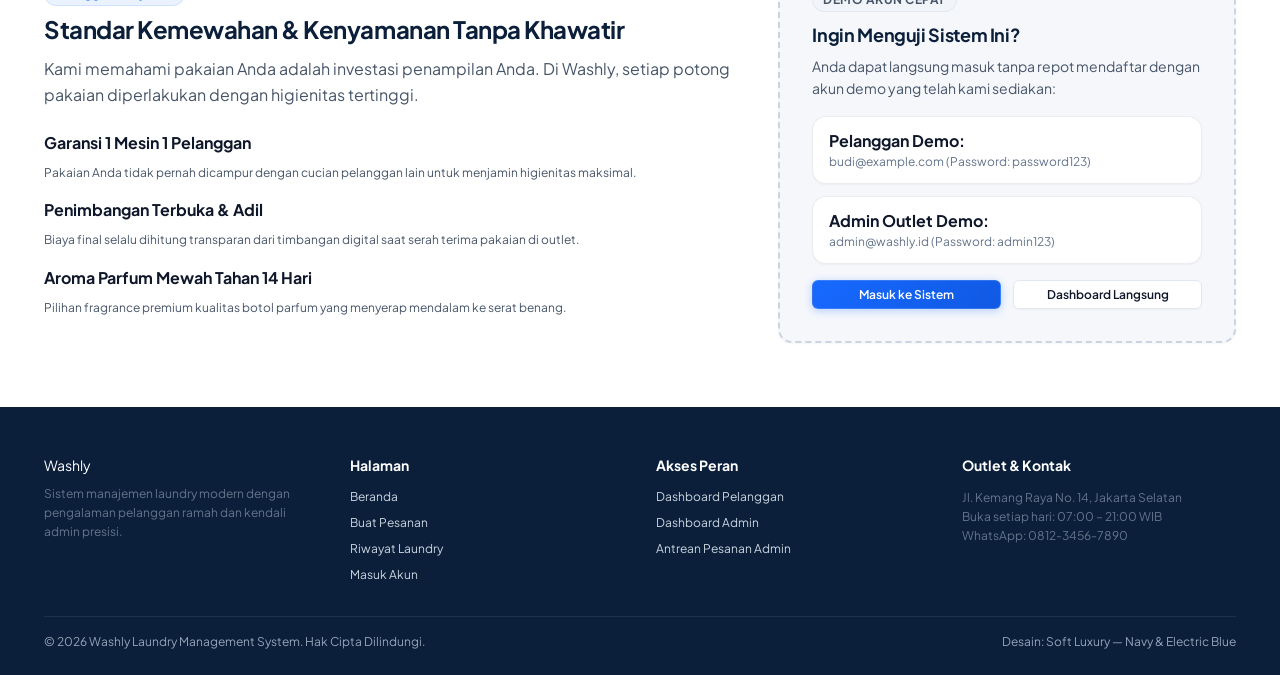
==== commit 40e93989: "refactor(landing): strip all SVG and emoji icons from landing page" ====
--- a/index.html
+++ b/index.html
@@ -135,9 +135,6 @@
   <header class="app-header" style="position: sticky; top: 0; background: #FFFFFF; box-shadow: var(--shadow-xs);">
     <div class="container header-container">
       <a href="index.html" class="brand-logo" id="header-brand-logo">
-        <svg width="26" height="26" viewBox="0 0 24 24" fill="none" stroke="currentColor" stroke-width="2.2" stroke-linecap="round" stroke-linejoin="round">
-          <rect x="3" y="2" width="18" height="20" rx="3"/><circle cx="12" cy="13" r="5"/><circle cx="12" cy="13" r="2"/><circle cx="7" cy="6" r="1"/>
-        </svg>
         <span>Washly</span>
       </a>
 
@@ -151,7 +148,7 @@
       <div class="flex items-center gap-sm">
         <a href="login.html" class="btn btn-secondary btn-sm" id="btn-nav-login">Masuk</a>
         <a href="register.html" class="btn btn-primary btn-sm" id="btn-nav-register">Daftar Akun</a>
-        <button type="button" class="mobile-nav-toggle" aria-label="Toggle navigasi">☰</button>
+        <button type="button" class="mobile-nav-toggle" aria-label="Toggle navigasi">Menu</button>
       </div>
     </div>
   </header>
@@ -162,7 +159,7 @@
       <div class="hero-grid">
         <div>
           <div class="hero-badge">
-            <span>✨ STANDAR LAUNDRY HIGIENIS & TRANSPARAN</span>
+            <span>STANDAR LAUNDRY HIGIENIS & TRANSPARAN</span>
           </div>
           <h1 class="hero-title">
             Pakaian Bersih Berseri, <br>
@@ -181,9 +178,9 @@
           </div>
 
           <div class="flex items-center gap-xl mt-xl flex-wrap" style="color: #94A3B8; font-size: var(--font-size-xs);">
-            <div>✓ 1 Mesin 1 Pelanggan</div>
-            <div>✓ Timbangan Digital Terbuka</div>
-            <div>✓ Notifikasi Status Jelas</div>
+            <div>1 Mesin 1 Pelanggan</div>
+            <div>Timbangan Digital Terbuka</div>
+            <div>Notifikasi Status Jelas</div>
           </div>
         </div>
 
@@ -191,7 +188,6 @@
         <div>
           <div class="hero-tracking-card" id="lacak">
             <div class="flex items-center gap-xs mb-xs" style="color: var(--color-electric-blue);">
-              <svg width="20" height="20" viewBox="0 0 24 24" fill="none" stroke="currentColor" stroke-width="2.2"><circle cx="11" cy="11" r="8"/><line x1="21" y1="21" x2="16.65" y2="16.65"/></svg>
               <span class="text-xs font-bold" style="letter-spacing: 0.05em; text-transform: uppercase;">Lacak Pesanan Cepat</span>
             </div>
             <h3 style="margin-bottom: var(--space-xs);">Cek Status Cucian Anda</h3>
@@ -232,9 +228,6 @@
       <div class="grid grid-cols-3 gap-lg" id="landing-services-grid">
         <!-- Rendered via config -->
         <div class="feature-card">
-          <div class="feature-icon-wrapper">
-            <svg width="24" height="24" viewBox="0 0 24 24" fill="none" stroke="currentColor" stroke-width="2"><rect x="3" y="2" width="18" height="20" rx="3"/><circle cx="12" cy="13" r="5"/><circle cx="12" cy="13" r="2"/></svg>
-          </div>
           <h3>Cuci Komplit Reguler</h3>
           <div class="text-sm font-bold mt-xs mb-xs" style="color:var(--color-electric-blue);">Rp 8.000 / kg • 2 Hari</div>
           <p class="text-sm text-secondary mb-md">Pencucian higienis mendalam, pengeringan mesin anti-bau apek, dan setrika uap presisi licin sempurna.</p>
@@ -242,9 +235,6 @@
         </div>
 
         <div class="feature-card">
-          <div class="feature-icon-wrapper" style="background:#FEF3C7; color:#B45309;">
-            <svg width="24" height="24" viewBox="0 0 24 24" fill="none" stroke="currentColor" stroke-width="2"><polygon points="13 2 3 14 12 14 11 22 21 10 12 10 13 2"/></svg>
-          </div>
           <h3>Express Wash Kilat</h3>
           <div class="text-sm font-bold mt-xs mb-xs" style="color:var(--color-electric-blue);">Rp 14.000 / kg • 6 Jam</div>
           <p class="text-sm text-secondary mb-md">Layanan prioritas cepat selesai dalam hitungan jam untuk kebutuhan mendesak tanpa kompromi kualitas.</p>
@@ -252,9 +242,6 @@
         </div>
 
         <div class="feature-card">
-          <div class="feature-icon-wrapper" style="background:#E0F2FE; color:#0369A1;">
-            <svg width="24" height="24" viewBox="0 0 24 24" fill="none" stroke="currentColor" stroke-width="2"><path d="M3 15h18v2a2 2 0 0 1-2 2H5a2 2 0 0 1-2-2v-2z"/><path d="M5 15l2-8h11a2 2 0 0 1 2 2v6"/><circle cx="11" cy="11" r="1"/></svg>
-          </div>
           <h3>Setrika Uap Saja</h3>
           <div class="text-sm font-bold mt-xs mb-xs" style="color:var(--color-electric-blue);">Rp 5.000 / kg • 1 Hari</div>
           <p class="text-sm text-secondary mb-md">Penyetrikaan uap bertekanan tinggi untuk merapikan pakaian kantor, gaun, dan kemeja tanpa merusak serat.</p>
@@ -316,7 +303,6 @@
 
           <div class="flex flex-col gap-md">
             <div class="flex gap-md items-start">
-              <div style="color:var(--color-electric-blue); font-size:1.25rem;">✦</div>
               <div>
                 <strong>Garansi 1 Mesin 1 Pelanggan</strong>
                 <p class="text-xs text-secondary mt-xs">Pakaian Anda tidak pernah dicampur dengan cucian pelanggan lain untuk menjamin higienitas maksimal.</p>
@@ -324,7 +310,6 @@
             </div>
 
             <div class="flex gap-md items-start">
-              <div style="color:var(--color-electric-blue); font-size:1.25rem;">✦</div>
               <div>
                 <strong>Penimbangan Terbuka & Adil</strong>
                 <p class="text-xs text-secondary mt-xs">Biaya final selalu dihitung transparan dari timbangan digital saat serah terima pakaian di outlet.</p>
@@ -332,7 +317,6 @@
             </div>
 
             <div class="flex gap-md items-start">
-              <div style="color:var(--color-electric-blue); font-size:1.25rem;">✦</div>
               <div>
                 <strong>Aroma Parfum Mewah Tahan 14 Hari</strong>
                 <p class="text-xs text-secondary mt-xs">Pilihan fragrance premium kualitas botol parfum yang menyerap mendalam ke serat benang.</p>
@@ -376,7 +360,6 @@
       <div class="grid grid-cols-4 gap-xl mb-xl">
         <div>
           <a href="index.html" class="brand-logo" style="color:#FFFFFF; margin-bottom: var(--space-sm);">
-            <svg width="24" height="24" viewBox="0 0 24 24" fill="none" stroke="currentColor" stroke-width="2.2"><rect x="3" y="2" width="18" height="20" rx="3"/><circle cx="12" cy="13" r="5"/><circle cx="12" cy="13" r="2"/></svg>
             <span>Washly</span>
           </a>
           <p class="text-xs text-muted mt-xs">
--- a/css/global.css
+++ b/css/global.css
@@ -16,6 +16,7 @@
   --color-electric-blue-hover: #0F58DE;
   --color-electric-blue-light: #EBF2FF;
   --color-electric-blue-subtle: #F0F5FF;
+  --color-electric-blue-glow: rgba(23, 105, 255, 0.22);
 
   /* Neutrals & Surfaces */
   --color-background: #F5F7FB;
@@ -24,9 +25,9 @@
   --color-surface-elevated: #FFFFFF;
 
   /* Typography Colors */
-  --color-text-primary: #172B4D;
-  --color-text-secondary: #64748B;
-  --color-text-muted: #94A3B8;
+  --color-text-primary: #0F172A;
+  --color-text-secondary: #475569;
+  --color-text-muted: #64748B;
   --color-text-inverse: #FFFFFF;
   --color-text-link: #1769FF;
 
@@ -34,6 +35,7 @@
   --color-border: #E2E8F0;
   --color-border-light: #F1F5F9;
   --color-border-focus: #1769FF;
+  --color-card-border: rgba(11, 31, 58, 0.08);
 
   /* Status Colors */
   --color-success: #15803D;
@@ -83,15 +85,28 @@
 
   /* Subtle Soft Luxury Shadows */
   --shadow-xs: 0 1px 2px rgba(11, 31, 58, 0.04);
-  --shadow-sm: 0 2px 4px rgba(11, 31, 58, 0.05);
-  --shadow-md: 0 4px 12px rgba(11, 31, 58, 0.06), 0 1px 3px rgba(11, 31, 58, 0.04);
-  --shadow-lg: 0 10px 25px -5px rgba(11, 31, 58, 0.08), 0 8px 10px -6px rgba(11, 31, 58, 0.04);
-  --shadow-xl: 0 20px 35px -10px rgba(11, 31, 58, 0.12);
-
-  /* Transitions */
-  --transition-fast: 150ms ease;
-  --transition-normal: 250ms ease;
-  --transition-slow: 350ms ease;
+  --shadow-sm: 0 2px 5px rgba(11, 31, 58, 0.05), 0 1px 2px rgba(11, 31, 58, 0.03);
+  --shadow-md: 0 4px 14px rgba(11, 31, 58, 0.06), 0 1px 3px rgba(11, 31, 58, 0.03);
+  --shadow-lg: 0 12px 28px -6px rgba(11, 31, 58, 0.08), 0 4px 12px -2px rgba(11, 31, 58, 0.03);
+  --shadow-xl: 0 24px 44px -12px rgba(11, 31, 58, 0.12), 0 8px 16px -4px rgba(11, 31, 58, 0.04);
+  --shadow-glow: 0 0 24px rgba(23, 105, 255, 0.28);
+
+  /* Physics-based Easing & Timing Curves */
+  --ease-out-expo: cubic-bezier(0.16, 1, 0.3, 1);
+  --ease-in-out: cubic-bezier(0.4, 0, 0.2, 1);
+  --ease-spring: cubic-bezier(0.34, 1.4, 0.64, 1);
+
+  --transition-fast: 150ms var(--ease-out-expo);
+  --transition-normal: 240ms var(--ease-out-expo);
+  --transition-slow: 380ms var(--ease-out-expo);
+  --transition-spring: 300ms var(--ease-spring);
+}
+
+html {
+  scroll-behavior: smooth;
+  -webkit-font-smoothing: antialiased;
+  -moz-osx-font-smoothing: grayscale;
+  text-rendering: optimizeLegibility;
 }
 
 body {
@@ -102,6 +117,34 @@
   min-height: 100vh;
   display: flex;
   flex-direction: column;
+  overflow-x: hidden;
+  opacity: 1;
+  transition: opacity 160ms var(--ease-out-expo), transform 160ms var(--ease-out-expo);
+}
+
+/* Page entrance motion */
+body.page-enter {
+  animation: washlyPageEntrance 260ms var(--ease-out-expo) forwards;
+}
+
+/* Page exit transition for link clicks */
+body.page-exit {
+  opacity: 0 !important;
+  transform: translateY(-4px) !important;
+}
+
+/* Top Navigation Loading Bar */
+#washly-page-progress {
+  position: fixed;
+  top: 0;
+  left: 0;
+  height: 3px;
+  width: 0%;
+  background: linear-gradient(90deg, #1769FF, #60A5FA, #38BDF8);
+  box-shadow: 0 0 10px rgba(23, 105, 255, 0.6);
+  z-index: 99999;
+  transition: width 240ms var(--ease-out-expo), opacity 180ms ease;
+  pointer-events: none;
 }
 
 /* Base typography helpers */
@@ -178,9 +221,15 @@
 .text-xs { font-size: var(--font-size-xs); }
 .text-muted { color: var(--color-text-muted); }
 .text-secondary { color: var(--color-text-secondary); }
+.text-link { color: var(--color-text-link); text-decoration: none; transition: color var(--transition-fast); }
+.text-link:hover { text-decoration: underline; color: var(--color-electric-blue-hover); }
 .font-medium { font-weight: 500; }
 .font-semibold { font-weight: 600; }
 .font-bold { font-weight: 700; }
+.block { display: block; }
+.mt-2xs { margin-top: var(--space-2xs); }
+.pt-sm { padding-top: var(--space-sm); }
+.pt-md { padding-top: var(--space-md); }
 
 /* Accessibility helper */
 .sr-only {
@@ -194,3 +243,134 @@
   white-space: nowrap;
   border-width: 0;
 }
+
+/* ==========================================================================
+   Motion Keyframes & Micro-Interaction Animations
+   ========================================================================== */
+
+@keyframes washlyPageEntrance {
+  0% {
+    opacity: 0;
+    transform: translateY(6px);
+  }
+  100% {
+    opacity: 1;
+    transform: translateY(0);
+  }
+}
+
+@keyframes pulseDot {
+  0%, 100% {
+    transform: scale(1);
+    opacity: 1;
+    box-shadow: 0 0 0 0 rgba(23, 105, 255, 0.4);
+  }
+  50% {
+    transform: scale(1.15);
+    opacity: 0.85;
+    box-shadow: 0 0 0 4px rgba(23, 105, 255, 0);
+  }
+}
+
+@keyframes pulseRing {
+  0% {
+    box-shadow: 0 0 0 0 rgba(23, 105, 255, 0.45);
+  }
+  70% {
+    box-shadow: 0 0 0 8px rgba(23, 105, 255, 0);
+  }
+  100% {
+    box-shadow: 0 0 0 0 rgba(23, 105, 255, 0);
+  }
+}
+
+@keyframes popIn {
+  0% {
+    opacity: 0;
+    transform: scale(0.6);
+  }
+  70% {
+    transform: scale(1.12);
+  }
+  100% {
+    opacity: 1;
+    transform: scale(1);
+  }
+}
+
+@keyframes shakeError {
+  0%, 100% { transform: translateX(0); }
+  20%, 60% { transform: translateX(-5px); }
+  40%, 80% { transform: translateX(5px); }
+}
+
+@keyframes shimmer {
+  0% {
+    background-position: -200% 0;
+  }
+  100% {
+    background-position: 200% 0;
+  }
+}
+
+@keyframes priceGlowTicker {
+  0% {
+    background-color: rgba(23, 105, 255, 0.18);
+    transform: scale(1.03);
+  }
+  50% {
+    background-color: rgba(23, 105, 255, 0.08);
+  }
+  100% {
+    background-color: transparent;
+    transform: scale(1);
+  }
+}
+
+/* Utility Animation Classes */
+.animate-fade-in {
+  animation: washlyPageEntrance 240ms var(--ease-out-expo) forwards;
+}
+
+.price-flash {
+  animation: priceGlowTicker 600ms var(--ease-out-expo) forwards;
+  border-radius: var(--radius-sm);
+  display: inline-block;
+}
+
+.shake {
+  animation: shakeError 340ms ease-in-out;
+}
+
+/* Skeleton Loading Shimmer */
+.skeleton {
+  background: linear-gradient(90deg, #F1F5F9 25%, #E2E8F0 50%, #F1F5F9 75%);
+  background-size: 200% 100%;
+  animation: shimmer 1.6s infinite ease-in-out;
+  border-radius: var(--radius-sm);
+}
+
+/* ==========================================================================
+   Prefers Reduced Motion Respect (WCAG & Accessibility)
+   ========================================================================== */
+@media (prefers-reduced-motion: reduce) {
+  *,
+  *::before,
+  *::after {
+    animation-duration: 0.01ms !important;
+    animation-iteration-count: 1 !important;
+    transition-duration: 0.01ms !important;
+    scroll-behavior: auto !important;
+  }
+
+  body.page-enter,
+  body.page-exit {
+    animation: none !important;
+    transform: none !important;
+    opacity: 1 !important;
+  }
+
+  #washly-page-progress {
+    display: none !important;
+  }
+}
--- a/css/components.css
+++ b/css/components.css
@@ -20,38 +20,53 @@
   text-decoration: none;
   white-space: nowrap;
   line-height: 1.25;
+  cursor: pointer;
+  user-select: none;
+  position: relative;
+}
+
+.btn:active {
+  transform: scale(0.97) !important;
+}
+
+.btn:focus-visible {
+  outline: 2px solid var(--color-electric-blue);
+  outline-offset: 2px;
 }
 
 .btn:disabled {
   opacity: 0.55;
   cursor: not-allowed;
   pointer-events: none;
+  transform: none !important;
 }
 
 .btn-primary {
-  background-color: var(--color-electric-blue);
+  background: linear-gradient(135deg, var(--color-electric-blue) 0%, #1059e3 100%);
   color: #FFFFFF;
-  border-color: var(--color-electric-blue);
-  box-shadow: 0 2px 6px rgba(23, 105, 255, 0.25);
+  border-color: rgba(255, 255, 255, 0.15);
+  box-shadow: 0 2px 8px rgba(23, 105, 255, 0.28);
 }
 
 .btn-primary:hover {
-  background-color: var(--color-electric-blue-hover);
-  border-color: var(--color-electric-blue-hover);
-  box-shadow: 0 4px 12px rgba(23, 105, 255, 0.35);
-  transform: translateY(-1px);
+  background: linear-gradient(135deg, var(--color-electric-blue-hover) 0%, #0d4ec9 100%);
+  border-color: rgba(255, 255, 255, 0.25);
+  box-shadow: 0 4px 16px rgba(23, 105, 255, 0.38);
+  transform: translateY(-1.5px);
 }
 
 .btn-navy {
-  background-color: var(--color-primary-navy);
+  background: linear-gradient(135deg, var(--color-primary-navy) 0%, var(--color-navy-light) 100%);
   color: #FFFFFF;
-  border-color: var(--color-primary-navy);
+  border-color: rgba(255, 255, 255, 0.1);
+  box-shadow: 0 2px 8px rgba(11, 31, 58, 0.25);
 }
 
 .btn-navy:hover {
-  background-color: var(--color-navy-light);
-  border-color: var(--color-navy-light);
-  transform: translateY(-1px);
+  background: linear-gradient(135deg, #10294c 0%, #1e4273 100%);
+  border-color: rgba(255, 255, 255, 0.18);
+  box-shadow: 0 4px 14px rgba(11, 31, 58, 0.32);
+  transform: translateY(-1.5px);
 }
 
 .btn-secondary {
@@ -64,6 +79,9 @@
 .btn-secondary:hover {
   background-color: var(--color-surface-hover);
   border-color: #CBD5E1;
+  color: var(--color-primary-navy);
+  transform: translateY(-1px);
+  box-shadow: var(--shadow-sm);
 }
 
 .btn-outline-primary {
@@ -74,16 +92,20 @@
 
 .btn-outline-primary:hover {
   background-color: var(--color-electric-blue-light);
+  transform: translateY(-1px);
 }
 
 .btn-danger {
   background-color: var(--color-error);
   color: #FFFFFF;
   border-color: var(--color-error);
+  box-shadow: 0 2px 6px rgba(185, 28, 28, 0.25);
 }
 
 .btn-danger:hover {
   background-color: #991B1B;
+  box-shadow: 0 4px 12px rgba(185, 28, 28, 0.35);
+  transform: translateY(-1px);
 }
 
 .btn-sm {
@@ -108,17 +130,17 @@
    -------------------------------------------------------------------------- */
 .card {
   background-color: var(--color-surface);
-  border: 1px solid var(--color-border);
+  border: 1px solid var(--color-card-border);
   border-radius: var(--radius-lg);
   box-shadow: var(--shadow-xs);
   overflow: hidden;
-  transition: box-shadow var(--transition-fast), border-color var(--transition-fast);
+  transition: box-shadow var(--transition-normal), border-color var(--transition-normal), transform var(--transition-normal);
 }
 
 .card-hover:hover {
-  border-color: #CBD5E1;
+  border-color: rgba(23, 105, 255, 0.35);
   box-shadow: var(--shadow-md);
-  transform: translateY(-2px);
+  transform: translateY(-2.5px);
 }
 
 .card-header {
@@ -184,14 +206,14 @@
   background-color: #FFFFFF;
   border: 1px solid var(--color-border);
   border-radius: var(--radius-md);
-  transition: border-color var(--transition-fast), box-shadow var(--transition-fast);
+  transition: border-color var(--transition-fast), box-shadow var(--transition-fast), background-color var(--transition-fast);
 }
 
 .form-control:focus,
 .form-select:focus,
 .form-textarea:focus {
   border-color: var(--color-border-focus);
-  box-shadow: 0 0 0 3px rgba(23, 105, 255, 0.15);
+  box-shadow: 0 0 0 3px rgba(23, 105, 255, 0.18);
   outline: none;
 }
 
@@ -200,10 +222,11 @@
 .form-textarea.is-invalid {
   border-color: var(--color-error);
   background-color: #FFFDFD;
+  animation: shakeError 340ms ease-in-out;
 }
 
 .form-control.is-invalid:focus {
-  box-shadow: 0 0 0 3px rgba(185, 28, 28, 0.15);
+  box-shadow: 0 0 0 3px rgba(185, 28, 28, 0.18);
 }
 
 .form-hint {
@@ -279,16 +302,28 @@
   border: 1px solid #FCD34D;
 }
 
+.badge-status-menunggu .badge-dot {
+  animation: pulseDot 2.4s infinite ease-in-out;
+}
+
 .badge-status-diproses {
   background-color: #E0F2FE;
   color: #0369A1;
   border: 1px solid #BAE6FD;
 }
 
+.badge-status-diproses .badge-dot {
+  animation: pulseDot 2s infinite ease-in-out;
+}
+
 .badge-status-siap {
   background-color: #EDE9FE;
   color: #6D28D9;
   border: 1px solid #DDD6FE;
+}
+
+.badge-status-siap .badge-dot {
+  animation: pulseDot 1.8s infinite ease-in-out;
 }
 
 .badge-status-diambil {
@@ -418,6 +453,7 @@
   border-color: var(--color-electric-blue);
   color: #FFFFFF;
   box-shadow: 0 0 0 4px rgba(23, 105, 255, 0.2);
+  animation: pulseRing 2.4s infinite ease-in-out;
 }
 
 .step-item.completed .step-circle {
@@ -558,15 +594,16 @@
 .modal-backdrop {
   position: fixed;
   inset: 0;
-  background-color: rgba(7, 19, 36, 0.6);
-  backdrop-filter: blur(2px);
+  background-color: rgba(7, 19, 36, 0.65);
+  backdrop-filter: blur(8px);
+  -webkit-backdrop-filter: blur(8px);
   display: flex;
   align-items: center;
   justify-content: center;
   z-index: 1050;
   opacity: 0;
   visibility: hidden;
-  transition: opacity var(--transition-normal), visibility var(--transition-normal);
+  transition: opacity 240ms var(--ease-out-expo), visibility 240ms var(--ease-out-expo);
   padding: var(--space-md);
 }
 
@@ -577,17 +614,17 @@
 
 .modal-dialog {
   background-color: #FFFFFF;
-  border-radius: var(--radius-lg);
-  box-shadow: var(--shadow-xl);
+  border-radius: var(--radius-xl);
+  box-shadow: 0 24px 50px -12px rgba(11, 31, 58, 0.25), 0 0 0 1px rgba(255, 255, 255, 0.1);
   width: 100%;
   max-width: 520px;
   overflow: hidden;
-  transform: translateY(16px);
-  transition: transform var(--transition-normal);
+  transform: scale(0.95) translateY(12px);
+  transition: transform 260ms var(--ease-spring), opacity 200ms ease;
 }
 
 .modal-backdrop.is-open .modal-dialog {
-  transform: translateY(0);
+  transform: scale(1) translateY(0);
 }
 
 .modal-header {
@@ -608,14 +645,17 @@
   background: transparent;
   border: none;
   color: var(--color-text-secondary);
-  padding: 4px;
+  padding: 6px;
   border-radius: var(--radius-sm);
   display: flex;
+  cursor: pointer;
+  transition: all var(--transition-fast);
 }
 
 .modal-close:hover {
-  color: var(--color-text-primary);
+  color: var(--color-primary-navy);
   background-color: var(--color-surface-hover);
+  transform: scale(1.08);
 }
 
 .modal-body {
@@ -641,7 +681,7 @@
   position: fixed;
   bottom: var(--space-xl);
   right: var(--space-xl);
-  z-index: 1100;
+  z-index: 9999;
   display: flex;
   flex-direction: column;
   gap: var(--space-xs);
@@ -650,20 +690,43 @@
 
 .toast {
   pointer-events: auto;
-  min-width: 300px;
+  min-width: 320px;
   max-width: 440px;
   background-color: #FFFFFF;
   color: var(--color-text-primary);
-  border-radius: var(--radius-md);
+  border-radius: var(--radius-lg);
   padding: var(--space-sm) var(--space-md);
-  box-shadow: var(--shadow-lg);
+  box-shadow: 0 10px 30px -4px rgba(11, 31, 58, 0.15), 0 4px 10px -2px rgba(11, 31, 58, 0.06);
   border-left: 4px solid var(--color-electric-blue);
+  border-top: 1px solid rgba(11, 31, 58, 0.05);
+  border-right: 1px solid rgba(11, 31, 58, 0.05);
+  border-bottom: 1px solid rgba(11, 31, 58, 0.05);
   display: flex;
   align-items: center;
   justify-content: space-between;
   gap: var(--space-sm);
   font-size: var(--font-size-sm);
-  animation: slideInToast 250ms ease forwards;
+  position: relative;
+  overflow: hidden;
+  animation: slideInToast 280ms var(--ease-spring) forwards;
+  transition: opacity 220ms ease, transform 220ms var(--ease-out-expo);
+}
+
+.toast-progress {
+  position: absolute;
+  bottom: 0;
+  left: 0;
+  height: 3px;
+  width: 100%;
+  background-color: currentColor;
+  opacity: 0.25;
+  transform-origin: left center;
+  animation: toastCountdown linear forwards;
+}
+
+@keyframes toastCountdown {
+  from { transform: scaleX(1); }
+  to { transform: scaleX(0); }
 }
 
 .toast-success {
@@ -680,11 +743,11 @@
 
 @keyframes slideInToast {
   from {
-    transform: translateX(100%);
+    transform: translateX(110%) scale(0.95);
     opacity: 0;
   }
   to {
-    transform: translateX(0);
+    transform: translateX(0) scale(1);
     opacity: 1;
   }
 }
--- a/css/responsive.css
+++ b/css/responsive.css
@@ -35,30 +35,58 @@
     --font-size-4xl: 1.875rem;
   }
 
+  .hero-grid {
+    grid-template-columns: 1fr !important;
+    gap: var(--space-xl) !important;
+  }
+
+  .grid-cols-4,
+  .grid-cols-3 {
+    grid-template-columns: 1fr !important;
+  }
+
   /* Customer Navigation Mobile */
   .mobile-nav-toggle {
     display: flex;
     align-items: center;
     justify-content: center;
     font-size: 1.5rem;
+    cursor: pointer;
+    border-radius: var(--radius-sm);
+    transition: transform var(--transition-fast), color var(--transition-fast);
+  }
+
+  .mobile-nav-toggle:active {
+    transform: scale(0.9);
   }
 
   .nav-menu {
-    display: none;
-    position: absolute;
-    top: 70px;
+    display: flex;
+    position: fixed;
+    top: 98px;
     left: 0;
     right: 0;
-    background-color: #FFFFFF;
-    flex-direction: column;
-    padding: var(--space-md);
+    background-color: rgba(255, 255, 255, 0.98);
+    backdrop-filter: blur(16px);
+    -webkit-backdrop-filter: blur(16px);
+    flex-direction: column;
+    padding: var(--space-md) var(--space-lg);
     border-bottom: 1px solid var(--color-border);
-    box-shadow: var(--shadow-lg);
+    box-shadow: 0 12px 30px -4px rgba(11, 31, 58, 0.15);
     gap: var(--space-xs);
+    opacity: 0;
+    visibility: hidden;
+    transform: translateY(-8px);
+    transition: opacity 220ms var(--ease-out-expo), transform 220ms var(--ease-out-expo), visibility 220ms;
+    pointer-events: none;
+    z-index: 980;
   }
 
   .nav-menu.is-open {
-    display: flex;
+    opacity: 1;
+    visibility: visible;
+    transform: translateY(0);
+    pointer-events: auto;
   }
 
   .nav-link {
@@ -79,6 +107,8 @@
     width: 280px;
     transform: translateX(-100%);
     box-shadow: var(--shadow-xl);
+    z-index: 950;
+    transition: transform 260ms var(--ease-out-expo);
   }
 
   .admin-sidebar.is-open {
@@ -95,13 +125,22 @@
 
   .admin-mobile-toggle {
     display: flex !important;
+    cursor: pointer;
+    align-items: center;
+    justify-content: center;
+  }
+
+  .admin-mobile-toggle:active {
+    transform: scale(0.9);
   }
 
   /* Stepper mobile adaptability */
   .stepper {
     flex-direction: column;
-    gap: var(--space-md);
-    align-items: flex-start;
+    gap: var(--space-lg);
+    align-items: flex-start;
+    position: relative;
+    padding-left: var(--space-xs);
   }
 
   .step-item {
@@ -109,10 +148,23 @@
     gap: var(--space-md);
     text-align: left;
     width: 100%;
+    position: relative;
+    z-index: 1;
   }
 
   .step-item:not(:last-child)::after {
-    display: none;
+    display: block !important;
+    position: absolute;
+    top: 36px;
+    left: 17px;
+    width: 2px;
+    height: calc(100% + var(--space-lg) - 36px);
+    background-color: var(--color-border);
+    z-index: -1;
+  }
+
+  .step-item.completed:not(:last-child)::after {
+    background-color: var(--color-electric-blue);
   }
 
   /* Stats cards */
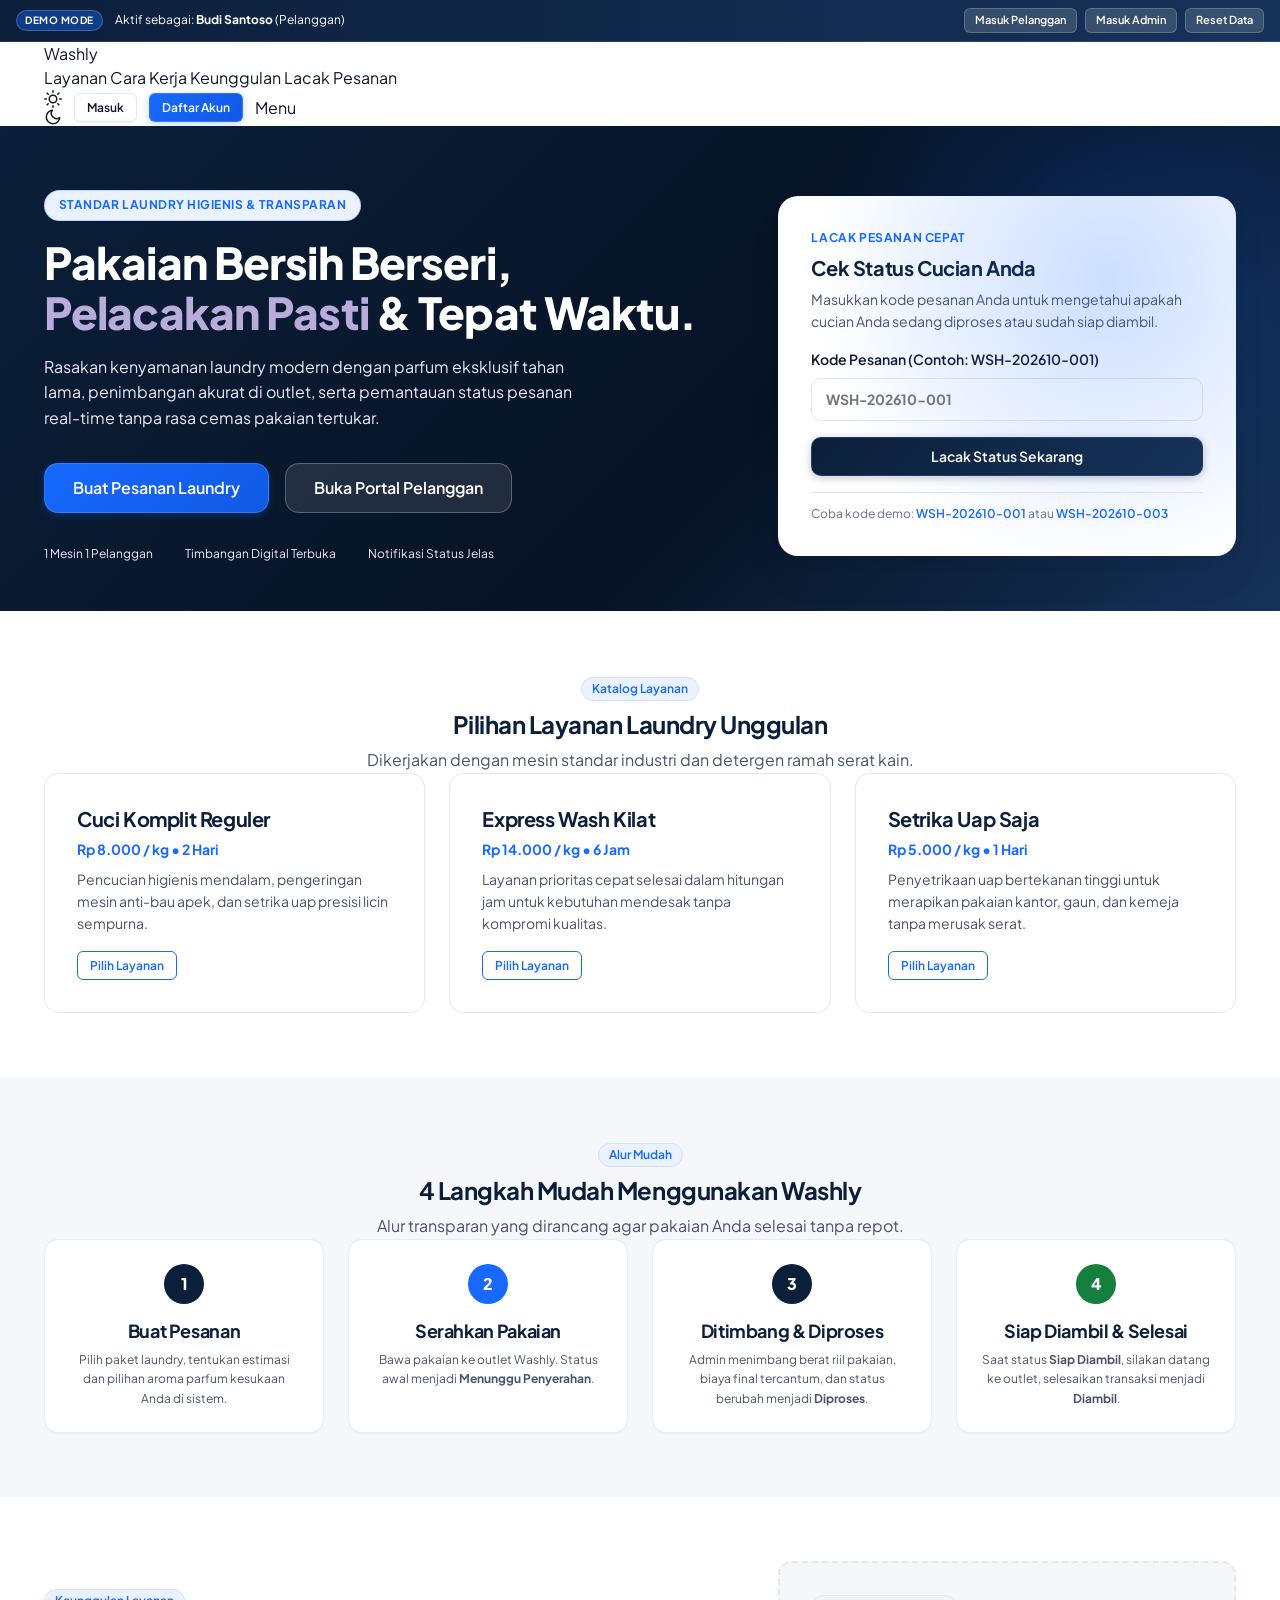
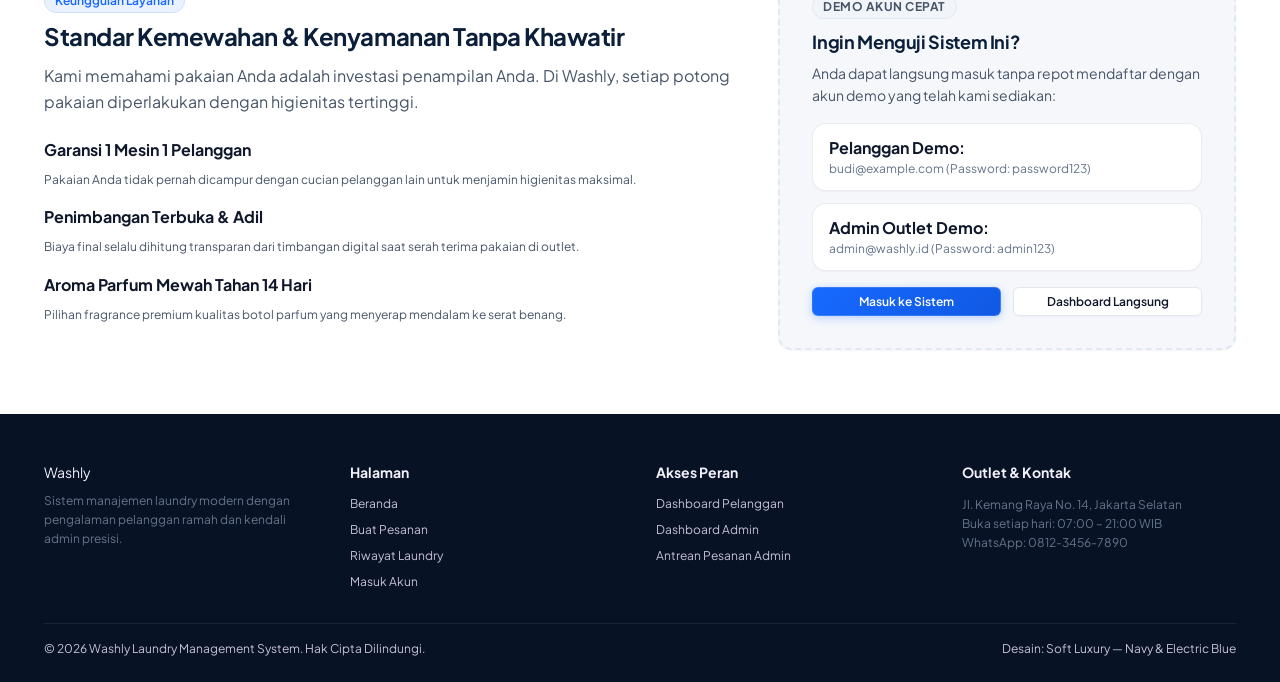
==== commit d28919a2: "feat(theme): wire persisted theme across all pages Co-authored-by: Copilot <223556219+Copilot@users." ====
--- a/index.html
+++ b/index.html
@@ -3,7 +3,19 @@
 <head>
   <meta charset="UTF-8">
   <meta name="viewport" content="width=device-width, initial-scale=1.0">
-  <title>Washly — Layanan Laundry Modern, Cepat & Terpercaya</title>
+  <title>Washly Layanan Laundry Modern, Cepat & Terpercaya</title>
+  <script>
+    (function() {
+      try {
+        const theme = localStorage.getItem('washly_theme');
+        if (theme === 'dark') {
+          document.documentElement.setAttribute('data-theme', 'dark');
+        } else {
+          document.documentElement.setAttribute('data-theme', 'light');
+        }
+      } catch (e) {}
+    })();
+  </script>
   <meta name="description" content="Sistem manajemen dan layanan laundry modern dengan pelacakan status pesanan real-time, penimbangan presisi, dan parfum mewah tahan lama.">
   
   <link rel="stylesheet" href="css/reset.css">
@@ -13,7 +25,7 @@
   <style>
     /* Hero section styles */
     .landing-hero {
-      background: linear-gradient(135deg, var(--color-primary-navy) 0%, #0d274c 60%, #163259 100%);
+      background: linear-gradient(135deg, var(--color-primary-navy) 0%, var(--color-navy-dark) 60%, var(--color-navy-light) 100%);
       color: #FFFFFF;
       padding: var(--space-3xl) 0 var(--space-2xl);
       position: relative;
@@ -27,7 +39,7 @@
       right: -10%;
       width: 600px;
       height: 600px;
-      background: radial-gradient(circle, rgba(23, 105, 255, 0.22) 0%, rgba(23, 105, 255, 0) 70%);
+      background: radial-gradient(circle, var(--color-electric-blue-glow) 0%, transparent 70%);
       border-radius: 50%;
       pointer-events: none;
     }
@@ -43,9 +55,9 @@
       display: inline-flex;
       align-items: center;
       gap: var(--space-xs);
-      background: rgba(23, 105, 255, 0.2);
-      border: 1px solid rgba(23, 105, 255, 0.4);
-      color: #93C5FD;
+      background: var(--color-electric-blue-light);
+      border: 1px solid var(--color-electric-blue-glow);
+      color: var(--color-electric-blue);
       padding: 0.35rem 0.85rem;
       border-radius: var(--radius-full);
       font-size: var(--font-size-xs);
@@ -63,11 +75,11 @@
     }
 
     .hero-title span {
-      color: #38BDF8;
+      color: #B9ACDA;
     }
 
     .hero-desc {
-      color: #CBD5E1;
+      color: #EEEAF8;
       font-size: var(--font-size-base);
       line-height: 1.6;
       margin-bottom: var(--space-xl);
@@ -75,7 +87,7 @@
     }
 
     .hero-tracking-card {
-      background: #FFFFFF;
+      background: var(--color-surface);
       color: var(--color-text-primary);
       border-radius: var(--radius-xl);
       padding: var(--space-xl);
@@ -84,7 +96,7 @@
     }
 
     .feature-card {
-      background: #FFFFFF;
+      background: var(--color-surface);
       border: 1px solid var(--color-border);
       border-radius: var(--radius-lg);
       padding: var(--space-xl);
@@ -132,7 +144,7 @@
 <body>
 
   <!-- Navigation Bar -->
-  <header class="app-header" style="position: sticky; top: 0; background: #FFFFFF; box-shadow: var(--shadow-xs);">
+  <header class="app-header" style="position: sticky; top: 0; background: var(--color-surface); box-shadow: var(--shadow-xs);">
     <div class="container header-container">
       <a href="index.html" class="brand-logo" id="header-brand-logo">
         <span>Washly</span>
@@ -146,6 +158,14 @@
       </nav>
 
       <div class="flex items-center gap-sm">
+        <button type="button" class="theme-toggle-btn" id="theme-toggle" aria-label="Beralih ke mode gelap" title="Beralih Mode Gelap / Terang">
+          <span class="theme-toggle-icon icon-sun" aria-hidden="true">
+            <svg width="18" height="18" viewBox="0 0 24 24" fill="none" stroke="currentColor" stroke-width="2" stroke-linecap="round" stroke-linejoin="round"><circle cx="12" cy="12" r="5"></circle><line x1="12" y1="1" x2="12" y2="3"></line><line x1="12" y1="21" x2="12" y2="23"></line><line x1="4.22" y1="4.22" x2="5.64" y2="5.64"></line><line x1="18.36" y1="18.36" x2="19.78" y2="19.78"></line><line x1="1" y1="12" x2="3" y2="12"></line><line x1="21" y1="12" x2="23" y2="12"></line><line x1="4.22" y1="19.78" x2="5.64" y2="18.36"></line><line x1="18.36" y1="5.64" x2="19.78" y2="4.22"></line></svg>
+          </span>
+          <span class="theme-toggle-icon icon-moon" aria-hidden="true">
+            <svg width="18" height="18" viewBox="0 0 24 24" fill="none" stroke="currentColor" stroke-width="2" stroke-linecap="round" stroke-linejoin="round"><path d="M21 12.79A9 9 0 1 1 11.21 3 7 7 0 0 0 21 12.79z"></path></svg>
+          </span>
+        </button>
         <a href="login.html" class="btn btn-secondary btn-sm" id="btn-nav-login">Masuk</a>
         <a href="register.html" class="btn btn-primary btn-sm" id="btn-nav-register">Daftar Akun</a>
         <button type="button" class="mobile-nav-toggle" aria-label="Toggle navigasi">Menu</button>
@@ -177,7 +197,7 @@
             </a>
           </div>
 
-          <div class="flex items-center gap-xl mt-xl flex-wrap" style="color: #94A3B8; font-size: var(--font-size-xs);">
+          <div class="flex items-center gap-xl mt-xl flex-wrap" style="color: #EEEAF8; font-size: var(--font-size-xs);">
             <div>1 Mesin 1 Pelanggan</div>
             <div>Timbangan Digital Terbuka</div>
             <div>Notifikasi Status Jelas</div>
@@ -215,7 +235,7 @@
   </section>
 
   <!-- Layanan Section -->
-  <section class="section" id="layanan" style="padding: var(--space-3xl) 0; background: #FFFFFF;">
+  <section class="section section-alternate" id="layanan" style="padding: var(--space-3xl) 0; background: var(--color-surface);">
     <div class="container">
       <div class="text-center mb-2xl">
         <span class="badge badge-service mb-xs">Katalog Layanan</span>
@@ -291,7 +311,7 @@
   </section>
 
   <!-- Keunggulan Section -->
-  <section class="section" id="keunggulan" style="padding: var(--space-3xl) 0; background: #FFFFFF;">
+  <section class="section section-alternate" id="keunggulan" style="padding: var(--space-3xl) 0; background: var(--color-surface);">
     <div class="container">
       <div class="hero-grid">
         <div>
@@ -326,7 +346,7 @@
         </div>
 
         <div>
-          <div class="card" style="padding: var(--space-xl); background: var(--color-background); border: 2px dashed #CBD5E1;">
+          <div class="card" style="padding: var(--space-xl); background: var(--color-background); border: 2px dashed var(--color-border);">
             <div class="flex items-center gap-xs mb-sm">
               <span class="badge badge-role">Demo Akun Cepat</span>
             </div>
@@ -355,11 +375,11 @@
   </section>
 
   <!-- Footer -->
-  <footer style="background-color: var(--color-primary-navy); color: #94A3B8; padding: var(--space-2xl) 0 var(--space-lg); font-size: var(--font-size-sm); margin-top: auto;">
+  <footer style="background-color: var(--color-navy-dark); color: #C6C0D6; padding: var(--space-2xl) 0 var(--space-lg); font-size: var(--font-size-sm); margin-top: auto;">
     <div class="container">
       <div class="grid grid-cols-4 gap-xl mb-xl">
         <div>
-          <a href="index.html" class="brand-logo" style="color:#FFFFFF; margin-bottom: var(--space-sm);">
+          <a href="index.html" class="brand-logo" style="color:#F3EFFB; margin-bottom: var(--space-sm);">
             <span>Washly</span>
           </a>
           <p class="text-xs text-muted mt-xs">
@@ -368,26 +388,26 @@
         </div>
 
         <div>
-          <strong style="color:#FFFFFF; display:block; margin-bottom:var(--space-sm);">Halaman</strong>
+          <strong style="color:#F3EFFB; display:block; margin-bottom:var(--space-sm);">Halaman</strong>
           <ul class="flex flex-col gap-xs text-xs">
-            <li><a href="index.html" style="color:#CBD5E1;">Beranda</a></li>
-            <li><a href="customer/order.html" style="color:#CBD5E1;">Buat Pesanan</a></li>
-            <li><a href="customer/history.html" style="color:#CBD5E1;">Riwayat Laundry</a></li>
-            <li><a href="login.html" style="color:#CBD5E1;">Masuk Akun</a></li>
+            <li><a href="index.html" style="color:#C6C0D6;">Beranda</a></li>
+            <li><a href="customer/order.html" style="color:#C6C0D6;">Buat Pesanan</a></li>
+            <li><a href="customer/history.html" style="color:#C6C0D6;">Riwayat Laundry</a></li>
+            <li><a href="login.html" style="color:#C6C0D6;">Masuk Akun</a></li>
           </ul>
         </div>
 
         <div>
-          <strong style="color:#FFFFFF; display:block; margin-bottom:var(--space-sm);">Akses Peran</strong>
+          <strong style="color:#F3EFFB; display:block; margin-bottom:var(--space-sm);">Akses Peran</strong>
           <ul class="flex flex-col gap-xs text-xs">
-            <li><a href="customer/dashboard.html" style="color:#CBD5E1;">Dashboard Pelanggan</a></li>
-            <li><a href="admin/dashboard.html" style="color:#CBD5E1;">Dashboard Admin</a></li>
-            <li><a href="admin/orders.html" style="color:#CBD5E1;">Antrean Pesanan Admin</a></li>
+            <li><a href="customer/dashboard.html" style="color:#C6C0D6;">Dashboard Pelanggan</a></li>
+            <li><a href="admin/dashboard.html" style="color:#C6C0D6;">Dashboard Admin</a></li>
+            <li><a href="admin/orders.html" style="color:#C6C0D6;">Antrean Pesanan Admin</a></li>
           </ul>
         </div>
 
         <div>
-          <strong style="color:#FFFFFF; display:block; margin-bottom:var(--space-sm);">Outlet & Kontak</strong>
+          <strong style="color:#F3EFFB; display:block; margin-bottom:var(--space-sm);">Outlet & Kontak</strong>
           <p class="text-xs text-muted">
             Jl. Kemang Raya No. 14, Jakarta Selatan<br>
             Buka setiap hari: 07:00 – 21:00 WIB<br>
--- a/css/components.css
+++ b/css/components.css
@@ -258,19 +258,24 @@
 
 .btn-toggle-password {
   position: absolute;
-  right: 0.5rem;
+  right: 0.75rem;
   background: transparent;
   border: none;
-  color: var(--color-text-secondary);
-  padding: 0.375rem;
+  color: var(--color-electric-blue);
+  font-size: var(--font-size-xs);
+  font-weight: 600;
+  cursor: pointer;
+  padding: 2px 6px;
   border-radius: var(--radius-sm);
   display: flex;
   align-items: center;
   justify-content: center;
+  transition: color var(--transition-fast);
 }
 
 .btn-toggle-password:hover {
-  color: var(--color-text-primary);
+  color: var(--color-electric-blue-hover);
+  text-decoration: underline;
 }
 
 /* --------------------------------------------------------------------------
--- a/css/responsive.css
+++ b/css/responsive.css
@@ -50,14 +50,19 @@
     display: flex;
     align-items: center;
     justify-content: center;
-    font-size: 1.5rem;
+    font-size: var(--font-size-xs);
+    font-weight: 700;
+    padding: 0.35rem 0.75rem;
+    border: 1px solid var(--color-border);
+    border-radius: var(--radius-sm);
+    background: #FFFFFF;
+    color: var(--color-primary-navy);
     cursor: pointer;
-    border-radius: var(--radius-sm);
-    transition: transform var(--transition-fast), color var(--transition-fast);
+    transition: transform var(--transition-fast), color var(--transition-fast), border-color var(--transition-fast);
   }
 
   .mobile-nav-toggle:active {
-    transform: scale(0.9);
+    transform: scale(0.95);
   }
 
   .nav-menu {
@@ -125,13 +130,20 @@
 
   .admin-mobile-toggle {
     display: flex !important;
-    cursor: pointer;
     align-items: center;
     justify-content: center;
+    font-size: var(--font-size-xs);
+    font-weight: 700;
+    padding: 0.35rem 0.75rem;
+    border: 1px solid var(--color-border);
+    border-radius: var(--radius-sm);
+    background: #FFFFFF;
+    color: var(--color-primary-navy);
+    cursor: pointer;
   }
 
   .admin-mobile-toggle:active {
-    transform: scale(0.9);
+    transform: scale(0.95);
   }
 
   /* Stepper mobile adaptability */
